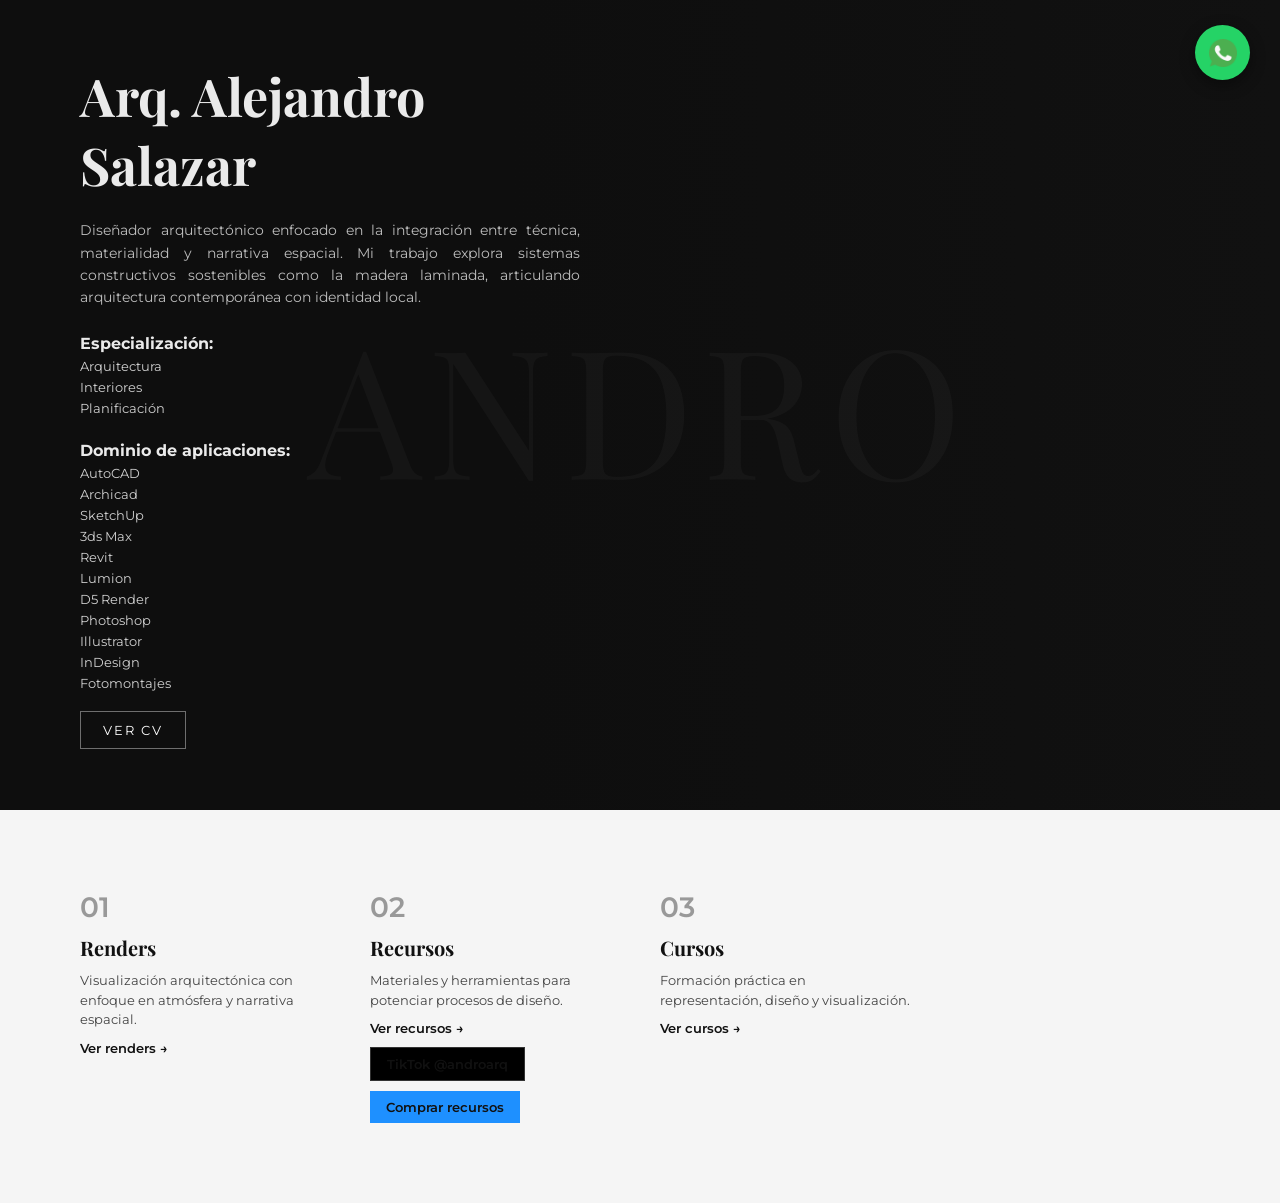
==== index.html @ 66d01491 "Update index.html 16-04 1.0" ====
<!DOCTYPE html>
<html lang="es">
<head>
    <meta charset="UTF-8">
    <title>ANDROARQ | Arquitectura</title>
    <link rel="stylesheet" href="styles.css">

    <style>
    .btn-cv{
        display:inline-block;
        margin-top:20px;
        padding:10px 22px;
        color:#fff;
        text-decoration:none;
        font-size:13px;
        letter-spacing:2px;
        border:1px solid rgba(255,255,255,0.4);
        transition:0.3s;
    }

    .btn-cv:hover{
        background:#fff;
        color:#000;
        border-color:#fff;
    }

    /* BOTONES EXTRA */
    .btn-black{
        display:inline-block;
        margin-top:10px;
        padding:8px 16px;
        background:#000;
        color:#fff;
        text-decoration:none;
        font-size:12px;
        border:1px solid rgba(255,255,255,0.2);
    }

    .btn-blue{
        display:inline-block;
        margin-top:10px;
        padding:8px 16px;
        background:#1e90ff;
        color:#fff;
        text-decoration:none;
        font-size:12px;
    }
    </style>

</head>

<body>

<!-- BOTÓN WHATSAPP -->
<a href="https://wa.me/593984527298" class="whatsapp-btn" target="_blank">
    <img src="img/whatsapp.png" alt="WhatsApp">
</a>

<!-- HERO -->
<section class="hero">
    <div class="hero-content">
        <h1>Arq. Alejandro Salazar</h1>

        <p>
            Diseñador arquitectónico enfocado en la integración entre técnica,
            materialidad y narrativa espacial. Mi trabajo explora sistemas
            constructivos sostenibles como la madera laminada, articulando
            arquitectura contemporánea con identidad local.
        </p>

        <div class="specialties">
            <strong>Especialización:</strong>
            <span>Arquitectura</span>
            <span>Interiores</span>
            <span>Planificación</span>
        </div>

        <div class="software">
            <strong>Dominio de aplicaciones:</strong>
            <span>AutoCAD</span>
            <span>Archicad</span>
            <span>SketchUp</span>
            <span>3ds Max</span>
            <span>Revit</span>
            <span>Lumion</span>
            <span>D5 Render</span>
            <span>Photoshop</span>
            <span>Illustrator</span>
            <span>InDesign</span>
            <span>Fotomontajes</span>
        </div>

        <!-- BOTÓN CV -->
        <a href="cv.html" class="btn-cv">VER CV</a>

    </div>
</section>

<!-- SECCIÓN -->
<section class="section">
    <div class="grid">

        <div class="block">
            <div class="number">01</div>
            <h3>Renders</h3>
            <p>Visualización arquitectónica con enfoque en atmósfera y narrativa espacial.</p>
            <a href="renders.html">Ver renders →</a>
        </div>

        <div class="block">
            <div class="number">02</div>
            <h3>Recursos</h3>
            <p>Materiales y herramientas para potenciar procesos de diseño.</p>
            <a href="recursos.html">Ver recursos →</a>

            <!-- BOTONES -->
            <a class="btn-black" href="https://www.tiktok.com/@androarq?is_from_webapp=1&sender_device=pc" target="_blank">
                TikTok @androarq
            </a>

            <a class="btn-blue" href="https://payhip.com/ANDROARQ" target="_blank">
                Comprar recursos
            </a>
        </div>

        <div class="block">
            <div class="number">03</div>
            <h3>Cursos</h3>
            <p>Formación práctica en representación, diseño y visualización.</p>
            <a href="cursos.html">Ver cursos →</a>
        </div>

    </div>
</section>

</body>
</html>
---- styles.css ----
/* FUENTES */
@import url('https://fonts.googleapis.com/css2?family=Playfair+Display:wght@500;700&family=Montserrat:wght@300;400;600&display=swap');

/* RESET */
* {
    margin: 0;
    padding: 0;
    box-sizing: border-box;
}

/* BODY */
body {
    font-family: 'Montserrat', sans-serif;
    background-color: #0e0e0e;
    color: #eaeaea;
}

/* HERO */
.hero {
    position: relative;
    height: 90vh;
    background: linear-gradient(to right, #0e0e0e 40%, #111111);
    display: flex;
    align-items: center;
    padding: 80px;
}

/* TEXTO FONDO */
.hero::before {
    content: "ANDRO";
    position: absolute;
    top: 50%;
    left: 50%;
    transform: translate(-50%, -50%);
    font-size: 180px;
    font-family: 'Playfair Display', serif;
    color: rgba(255,255,255,0.03);
    letter-spacing: 10px;
    z-index: 0;
}

/* CONTENIDO */
.hero-content {
    max-width: 500px;
    z-index: 2;
}

/* TITULO */
.hero h1 {
    font-family: 'Playfair Display', serif;
    font-size: 52px;
    margin-bottom: 20px;
}

/* TEXTO */
.hero p {
    font-size: 14px;
    line-height: 1.6;
    color: #bdbdbd;
    text-align: justify;
}

/* ESPECIALIZACIÓN */
.specialties {
    margin-top: 25px;
}

.specialties span {
    display: block;
    font-size: 13px;
    margin-top: 5px;
    color: #d1d1d1;
}

/* SOFTWARE */
.software {
    margin-top: 25px;
}

.software span {
    display: block;
    font-size: 13px;
    margin-top: 5px;
    color: #d1d1d1;
}

/* SECCIÓN */
.section {
    background: #f5f5f5;
    color: #111;
    padding: 80px;
}

/* GRID */
.grid {
    display: grid;
    grid-template-columns: repeat(4, 1fr);
    gap: 40px;
}

/* BLOQUES */
.block h3 {
    font-family: 'Playfair Display', serif;
    font-size: 20px;
    margin-bottom: 10px;
}

.number {
    font-size: 28px;
    font-weight: 600;
    color: #999;
    margin-bottom: 10px;
}

.block p {
    font-size: 13px;
    line-height: 1.5;
    color: #444;
}

.block a {
    display: inline-block;
    margin-top: 10px;
    text-decoration: none;
    font-size: 13px;
    color: #111;
    font-weight: 600;
}

/* BOTONES */
.btn {
    display: block;
    margin-top: 10px;
    padding: 10px;
    text-align: center;
    border-radius: 6px;
    font-size: 13px;
    text-decoration: none;
}

.btn-black {
    background: #000;
    color: #fff;
}

.btn-blue {
    background: #3b6edc;
    color: #fff;
}

/* WHATSAPP */
.whatsapp-btn {
    position: fixed;
    top: 25px;
    right: 30px;
    z-index: 999;
    width: 55px;
    height: 55px;
    background: #25D366;
    border-radius: 50%;
    display: flex;
    align-items: center;
    justify-content: center;
    box-shadow: 0 5px 15px rgba(0,0,0,0.4);
    transition: 0.3s;
}

.whatsapp-btn img {
    width: 28px;
}

.whatsapp-btn:hover {
    transform: scale(1.1);
}
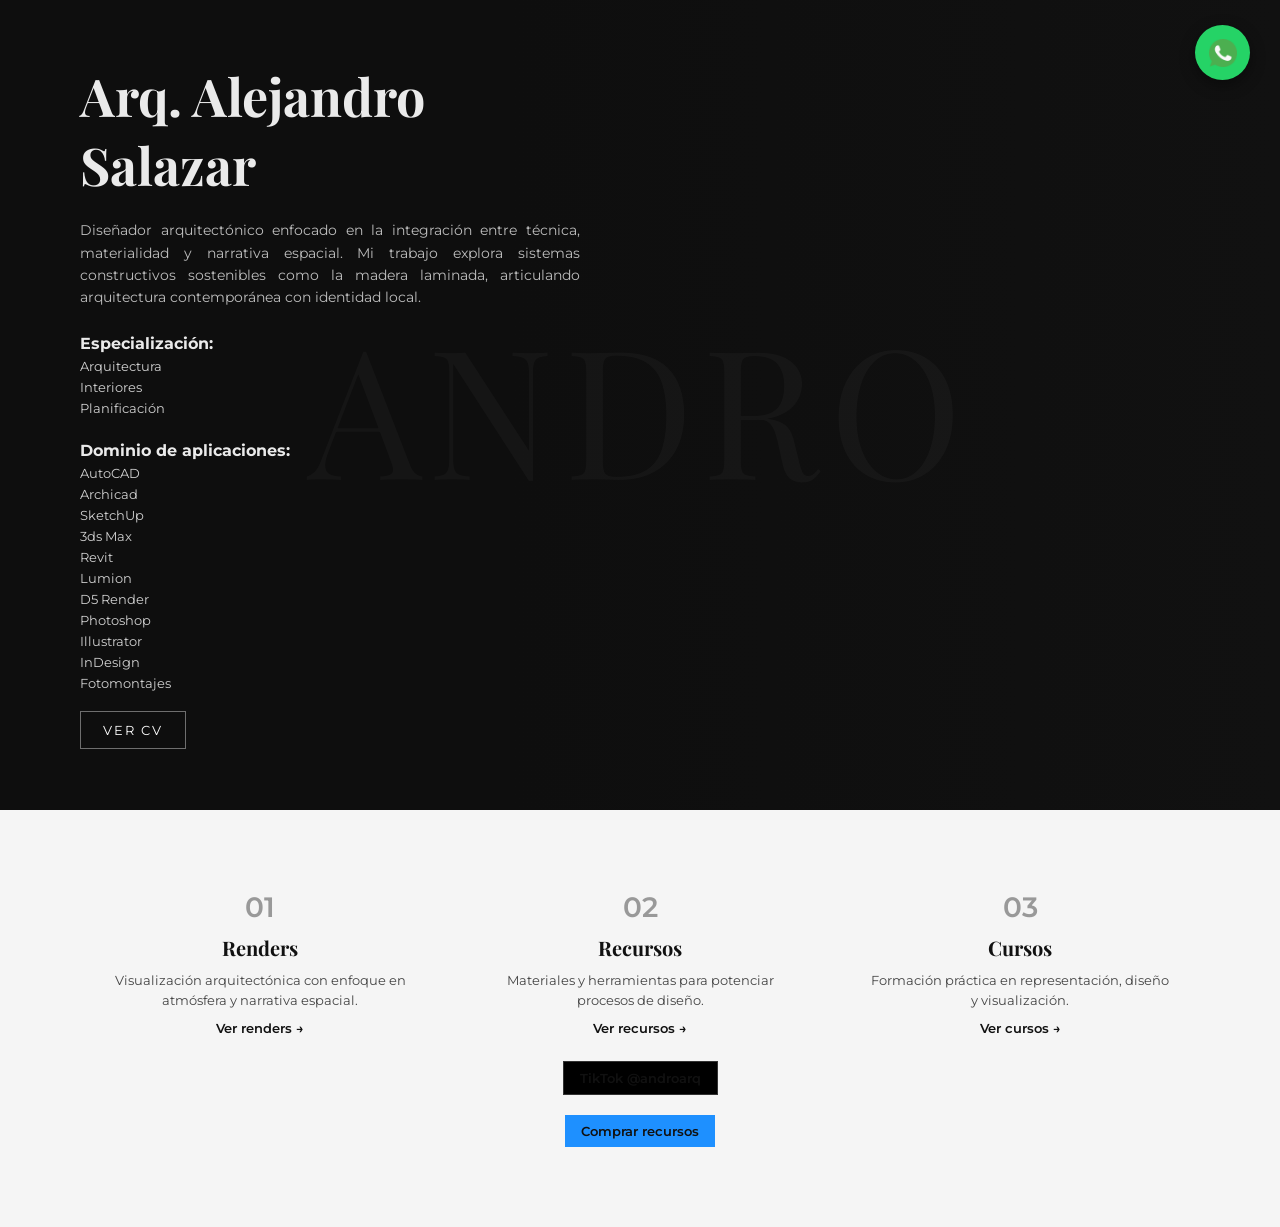
==== commit 4641393c: "Update index.html 2.0" ====
--- a/index.html
+++ b/index.html
@@ -24,10 +24,8 @@
         border-color:#fff;
     }
 
-    /* BOTONES EXTRA */
+    /* BOTONES */
     .btn-black{
-        display:inline-block;
-        margin-top:10px;
         padding:8px 16px;
         background:#000;
         color:#fff;
@@ -37,13 +35,34 @@
     }
 
     .btn-blue{
-        display:inline-block;
-        margin-top:10px;
         padding:8px 16px;
         background:#1e90ff;
         color:#fff;
         text-decoration:none;
         font-size:12px;
+    }
+
+    .buttons-recursos{
+        margin-top:15px;
+        display:flex;
+        flex-direction:column;
+        gap:10px;
+        align-items:center;
+    }
+
+    /* GRID CENTRADO */
+    .grid{
+        display:flex;
+        justify-content:center;
+        gap:80px;
+        text-align:center;
+    }
+
+    .block{
+        max-width:300px;
+        display:flex;
+        flex-direction:column;
+        align-items:center;
     }
     </style>
 
@@ -90,9 +109,7 @@
             <span>Fotomontajes</span>
         </div>
 
-        <!-- BOTÓN CV -->
         <a href="cv.html" class="btn-cv">VER CV</a>
-
     </div>
 </section>
 
@@ -113,14 +130,15 @@
             <p>Materiales y herramientas para potenciar procesos de diseño.</p>
             <a href="recursos.html">Ver recursos →</a>
 
-            <!-- BOTONES -->
-            <a class="btn-black" href="https://www.tiktok.com/@androarq?is_from_webapp=1&sender_device=pc" target="_blank">
-                TikTok @androarq
-            </a>
+            <div class="buttons-recursos">
+                <a class="btn-black" href="https://www.tiktok.com/@androarq?is_from_webapp=1&sender_device=pc" target="_blank">
+                    TikTok @androarq
+                </a>
 
-            <a class="btn-blue" href="https://payhip.com/ANDROARQ" target="_blank">
-                Comprar recursos
-            </a>
+                <a class="btn-blue" href="https://payhip.com/ANDROARQ" target="_blank">
+                    Comprar recursos
+                </a>
+            </div>
         </div>
 
         <div class="block">
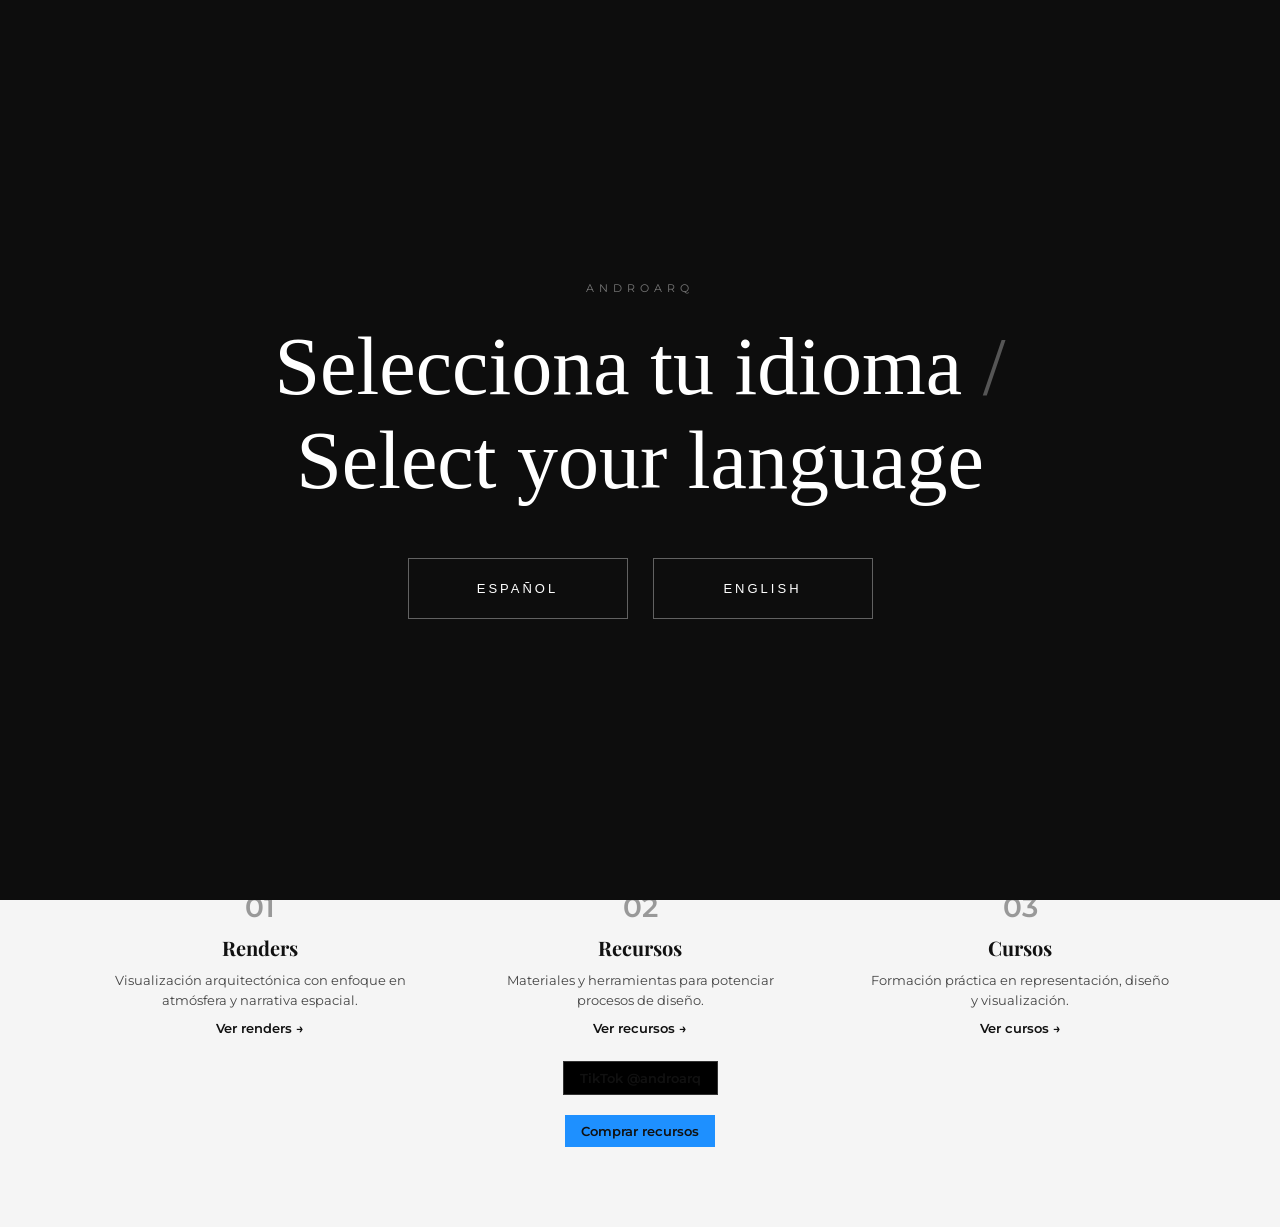
==== commit 8424b95f: "Update index.html" ====
--- a/index.html
+++ b/index.html
@@ -1,155 +1,984 @@
 <!DOCTYPE html>
 <html lang="es">
+
 <head>
+
     <meta charset="UTF-8">
+    <meta name="viewport" content="width=device-width, initial-scale=1.0">
+
     <title>ANDROARQ | Arquitectura</title>
+
     <link rel="stylesheet" href="styles.css">
 
     <style>
+
+    /* =====================================================
+       SELECTOR DE IDIOMA
+    ===================================================== */
+
+    .language-screen{
+
+        position:fixed;
+
+        inset:0;
+
+        background:#0d0d0d;
+
+        color:#fff;
+
+        display:flex;
+
+        align-items:center;
+
+        justify-content:center;
+
+        z-index:99999;
+
+        transition:opacity .6s ease,
+                   visibility .6s ease;
+
+    }
+
+    .language-screen.hidden{
+
+        opacity:0;
+
+        visibility:hidden;
+
+        pointer-events:none;
+
+    }
+
+    .language-content{
+
+        width:min(900px,90%);
+
+        text-align:center;
+
+    }
+
+    .language-small{
+
+        font-size:11px;
+
+        letter-spacing:5px;
+
+        color:#777;
+
+        margin-bottom:25px;
+
+    }
+
+    .language-title{
+
+        font-family:Georgia,serif;
+
+        font-size:clamp(42px,7vw,82px);
+
+        font-weight:400;
+
+        margin-bottom:50px;
+
+    }
+
+    .language-title span{
+
+        color:#555;
+
+    }
+
+    .language-options{
+
+        display:flex;
+
+        justify-content:center;
+
+        gap:25px;
+
+        flex-wrap:wrap;
+
+    }
+
+    .language-button{
+
+        width:220px;
+
+        padding:22px 30px;
+
+        background:transparent;
+
+        border:1px solid rgba(255,255,255,.35);
+
+        color:#fff;
+
+        cursor:pointer;
+
+        font-size:13px;
+
+        letter-spacing:3px;
+
+        transition:.35s;
+
+    }
+
+    .language-button:hover{
+
+        background:#fff;
+
+        color:#000;
+
+        border-color:#fff;
+
+        transform:translateY(-3px);
+
+    }
+
+
+    /* =====================================================
+       SELECTOR SUPERIOR
+    ===================================================== */
+
+    .language-switcher{
+
+        position:fixed;
+
+        top:28px;
+
+        right:40px;
+
+        z-index:5000;
+
+        display:flex;
+
+        align-items:center;
+
+        gap:8px;
+
+        font-size:10px;
+
+        letter-spacing:2px;
+
+    }
+
+    .language-switcher button{
+
+        background:none;
+
+        border:none;
+
+        color:#888;
+
+        cursor:pointer;
+
+        padding:4px;
+
+        font-size:10px;
+
+        letter-spacing:2px;
+
+        transition:.3s;
+
+    }
+
+    .language-switcher button:hover{
+
+        color:#fff;
+
+    }
+
+    .language-switcher button.active{
+
+        color:#fff;
+
+    }
+
+    .language-divider{
+
+        color:#444;
+
+    }
+
+
+    /* =====================================================
+       BOTÓN CV
+    ===================================================== */
+
     .btn-cv{
+
         display:inline-block;
+
         margin-top:20px;
+
         padding:10px 22px;
+
         color:#fff;
+
         text-decoration:none;
+
         font-size:13px;
+
         letter-spacing:2px;
+
         border:1px solid rgba(255,255,255,0.4);
+
         transition:0.3s;
+
     }
 
     .btn-cv:hover{
+
         background:#fff;
+
         color:#000;
+
         border-color:#fff;
-    }
+
+    }
+
+
+    /* =====================================================
+       BOTONES RECURSOS
+    ===================================================== */
+
+    .btn-black{
+
+        padding:8px 16px;
+
+        background:#000;
+
+        color:#fff;
+
+        text-decoration:none;
+
+        font-size:12px;
+
+        border:1px solid rgba(255,255,255,0.2);
+
+    }
+
+    .btn-blue{
+
+        padding:8px 16px;
+
+        background:#1e90ff;
+
+        color:#fff;
+
+        text-decoration:none;
+
+        font-size:12px;
+
+    }
+
+    .buttons-recursos{
+
+        margin-top:15px;
+
+        display:flex;
+
+        flex-direction:column;
+
+        gap:10px;
+
+        align-items:center;
+
+    }
+
+
+    /* =====================================================
+       GRID
+    ===================================================== */
+
+    .grid{
+
+        display:flex;
+
+        justify-content:center;
+
+        gap:80px;
+
+        text-align:center;
+
+    }
+
+    .block{
+
+        max-width:300px;
+
+        display:flex;
+
+        flex-direction:column;
+
+        align-items:center;
+
+    }
+
+
+    /* =====================================================
+       RESPONSIVE
+    ===================================================== */
+
+    @media(max-width:700px){
+
+        .language-options{
+
+            flex-direction:column;
+
+            align-items:center;
+
+        }
+
+        .language-button{
+
+            width:250px;
+
+        }
+
+        .language-switcher{
+
+            top:20px;
+
+            right:20px;
+
+        }
+
+        .grid{
+
+            flex-direction:column;
+
+            gap:50px;
+
+        }
+
+    }
+
+    </style>
+
+</head>
+
+
+<body>
+
+
+<!-- =====================================================
+     PANTALLA DE IDIOMA
+===================================================== -->
+
+<div class="language-screen" id="languageScreen">
+
+    <div class="language-content">
+
+        <div class="language-small">
+            ANDROARQ
+        </div>
+
+        <h1 class="language-title">
+            Selecciona tu idioma
+            <span>/</span>
+            Select your language
+        </h1>
+
+        <div class="language-options">
+
+            <button
+                class="language-button"
+                onclick="selectLanguage('es')">
+
+                ESPAÑOL
+
+            </button>
+
+            <button
+                class="language-button"
+                onclick="selectLanguage('en')">
+
+                ENGLISH
+
+            </button>
+
+        </div>
+
+    </div>
+
+</div>
+
+
+
+<!-- =====================================================
+     SELECTOR DE IDIOMA
+===================================================== -->
+
+<div class="language-switcher">
+
+    <button
+        id="langES"
+        onclick="changeLanguage('es')">
+
+        ES
+
+    </button>
+
+    <span class="language-divider">/</span>
+
+    <button
+        id="langEN"
+        onclick="changeLanguage('en')">
+
+        EN
+
+    </button>
+
+</div>
+
+
+
+<!-- =====================================================
+     BOTÓN WHATSAPP
+===================================================== -->
+
+<a
+    href="https://wa.me/593984527298"
+    class="whatsapp-btn"
+    target="_blank"
+    aria-label="WhatsApp">
+
+    <img
+        src="img/whatsapp.png"
+        alt="WhatsApp">
+
+</a>
+
+
+
+<!-- =====================================================
+     HERO
+===================================================== -->
+
+<section class="hero">
+
+    <div class="hero-content">
+
+
+        <h1 id="name">
+            Arq. Alejandro Salazar
+        </h1>
+
+
+        <p id="description">
+
+            Diseñador arquitectónico enfocado en la integración
+            entre técnica, materialidad y narrativa espacial.
+            Mi trabajo explora sistemas constructivos sostenibles
+            como la madera laminada, articulando arquitectura
+            contemporánea con identidad local.
+
+        </p>
+
+
+
+        <!-- ESPECIALIZACIÓN -->
+
+        <div class="specialties">
+
+            <strong id="specialtyTitle">
+                Especialización:
+            </strong>
+
+            <span id="specialty1">
+                Arquitectura
+            </span>
+
+            <span id="specialty2">
+                Interiores
+            </span>
+
+            <span id="specialty3">
+                Planificación
+            </span>
+
+        </div>
+
+
+
+        <!-- SOFTWARE -->
+
+        <div class="software">
+
+            <strong id="softwareTitle">
+                Dominio de aplicaciones:
+            </strong>
+
+            <span>AutoCAD</span>
+
+            <span>Archicad</span>
+
+            <span>SketchUp</span>
+
+            <span>3ds Max</span>
+
+            <span>Revit</span>
+
+            <span>Lumion</span>
+
+            <span>D5 Render</span>
+
+            <span>Photoshop</span>
+
+            <span>Illustrator</span>
+
+            <span>InDesign</span>
+
+            <span>Fotomontajes</span>
+
+        </div>
+
+
+
+        <!-- CV -->
+
+        <a
+            href="cv.html"
+            class="btn-cv"
+            id="cvButton">
+
+            VER CV
+
+        </a>
+
+
+    </div>
+
+</section>
+
+
+
+<!-- =====================================================
+     SECCIÓN PRINCIPAL
+===================================================== -->
+
+<section class="section">
+
+    <div class="grid">
+
+
+        <!-- =================================================
+             01 RENDERS
+        ================================================== -->
+
+        <div class="block">
+
+            <div class="number">
+                01
+            </div>
+
+            <h3 id="rendersTitle">
+                Renders
+            </h3>
+
+            <p id="rendersText">
+
+                Visualización arquitectónica con enfoque
+                en atmósfera y narrativa espacial.
+
+            </p>
+
+            <a
+                href="renders.html"
+                id="rendersLink">
+
+                Ver renders →
+
+            </a>
+
+        </div>
+
+
+
+        <!-- =================================================
+             02 RECURSOS
+        ================================================== -->
+
+        <div class="block">
+
+            <div class="number">
+                02
+            </div>
+
+            <h3 id="resourcesTitle">
+                Recursos
+            </h3>
+
+            <p id="resourcesText">
+
+                Materiales y herramientas para potenciar
+                procesos de diseño.
+
+            </p>
+
+            <a
+                href="recursos.html"
+                id="resourcesLink">
+
+                Ver recursos →
+
+            </a>
+
+
+            <div class="buttons-recursos">
+
+                <a
+                    class="btn-black"
+                    href="https://www.tiktok.com/@androarq?is_from_webapp=1&sender_device=pc"
+                    target="_blank"
+                    id="tiktokButton">
+
+                    TikTok @androarq
+
+                </a>
+
+
+                <a
+                    class="btn-blue"
+                    href="https://payhip.com/ANDROARQ"
+                    target="_blank"
+                    id="buyButton">
+
+                    Comprar recursos
+
+                </a>
+
+            </div>
+
+        </div>
+
+
+
+        <!-- =================================================
+             03 CURSOS
+        ================================================== -->
+
+        <div class="block">
+
+            <div class="number">
+                03
+            </div>
+
+            <h3 id="coursesTitle">
+                Cursos
+            </h3>
+
+            <p id="coursesText">
+
+                Formación práctica en representación,
+                diseño y visualización.
+
+            </p>
+
+            <a
+                href="cursos.html"
+                id="coursesLink">
+
+                Ver cursos →
+
+            </a>
+
+        </div>
+
+
+    </div>
+
+</section>
+
+
+
+<!-- =====================================================
+     JAVASCRIPT
+===================================================== -->
+
+<script>
+
+
+/* =====================================================
+   TEXTOS
+===================================================== */
+
+const translations = {
+
+    es: {
+
+        name:
+        "Arq. Alejandro Salazar",
+
+        description:
+        "Diseñador arquitectónico enfocado en la integración entre técnica, materialidad y narrativa espacial. Mi trabajo explora sistemas constructivos sostenibles como la madera laminada, articulando arquitectura contemporánea con identidad local.",
+
+        specialtyTitle:
+        "Especialización:",
+
+        specialty1:
+        "Arquitectura",
+
+        specialty2:
+        "Interiores",
+
+        specialty3:
+        "Planificación",
+
+        softwareTitle:
+        "Dominio de aplicaciones:",
+
+        cvButton:
+        "VER CV",
+
+        rendersTitle:
+        "Renders",
+
+        rendersText:
+        "Visualización arquitectónica con enfoque en atmósfera y narrativa espacial.",
+
+        rendersLink:
+        "Ver renders →",
+
+        resourcesTitle:
+        "Recursos",
+
+        resourcesText:
+        "Materiales y herramientas para potenciar procesos de diseño.",
+
+        resourcesLink:
+        "Ver recursos →",
+
+        tiktokButton:
+        "TikTok @androarq",
+
+        buyButton:
+        "Comprar recursos",
+
+        coursesTitle:
+        "Cursos",
+
+        coursesText:
+        "Formación práctica en representación, diseño y visualización.",
+
+        coursesLink:
+        "Ver cursos →"
+
+    },
+
+
+    en: {
+
+        name:
+        "Arch. Alejandro Salazar",
+
+        description:
+        "Architectural designer focused on the integration of technique, materiality and spatial narrative. My work explores sustainable construction systems such as laminated timber, combining contemporary architecture with local identity.",
+
+        specialtyTitle:
+        "Specialization:",
+
+        specialty1:
+        "Architecture",
+
+        specialty2:
+        "Interiors",
+
+        specialty3:
+        "Planning",
+
+        softwareTitle:
+        "Software proficiency:",
+
+        cvButton:
+        "VIEW CV",
+
+        rendersTitle:
+        "Renders",
+
+        rendersText:
+        "Architectural visualization focused on atmosphere and spatial narrative.",
+
+        rendersLink:
+        "View renders →",
+
+        resourcesTitle:
+        "Resources",
+
+        resourcesText:
+        "Materials and tools to enhance the design process.",
+
+        resourcesLink:
+        "View resources →",
+
+        tiktokButton:
+        "TikTok @androarq",
+
+        buyButton:
+        "Buy resources",
+
+        coursesTitle:
+        "Courses",
+
+        coursesText:
+        "Practical training in representation, design and visualization.",
+
+        coursesLink:
+        "View courses →"
+
+    }
+
+};
+
+
+
+/* =====================================================
+   APLICAR IDIOMA
+===================================================== */
+
+function applyLanguage(language){
+
+    const t = translations[language];
+
+    document.documentElement.lang = language;
+
+
+    document.getElementById("name").innerText =
+        t.name;
+
+    document.getElementById("description").innerText =
+        t.description;
+
+    document.getElementById("specialtyTitle").innerText =
+        t.specialtyTitle;
+
+    document.getElementById("specialty1").innerText =
+        t.specialty1;
+
+    document.getElementById("specialty2").innerText =
+        t.specialty2;
+
+    document.getElementById("specialty3").innerText =
+        t.specialty3;
+
+    document.getElementById("softwareTitle").innerText =
+        t.softwareTitle;
+
+    document.getElementById("cvButton").innerText =
+        t.cvButton;
+
+    document.getElementById("rendersTitle").innerText =
+        t.rendersTitle;
+
+    document.getElementById("rendersText").innerText =
+        t.rendersText;
+
+    document.getElementById("rendersLink").innerText =
+        t.rendersLink;
+
+    document.getElementById("resourcesTitle").innerText =
+        t.resourcesTitle;
+
+    document.getElementById("resourcesText").innerText =
+        t.resourcesText;
+
+    document.getElementById("resourcesLink").innerText =
+        t.resourcesLink;
+
+    document.getElementById("tiktokButton").innerText =
+        t.tiktokButton;
+
+    document.getElementById("buyButton").innerText =
+        t.buyButton;
+
+    document.getElementById("coursesTitle").innerText =
+        t.coursesTitle;
+
+    document.getElementById("coursesText").innerText =
+        t.coursesText;
+
+    document.getElementById("coursesLink").innerText =
+        t.coursesLink;
+
 
     /* BOTONES */
-    .btn-black{
-        padding:8px 16px;
-        background:#000;
-        color:#fff;
-        text-decoration:none;
-        font-size:12px;
-        border:1px solid rgba(255,255,255,0.2);
-    }
-
-    .btn-blue{
-        padding:8px 16px;
-        background:#1e90ff;
-        color:#fff;
-        text-decoration:none;
-        font-size:12px;
-    }
-
-    .buttons-recursos{
-        margin-top:15px;
-        display:flex;
-        flex-direction:column;
-        gap:10px;
-        align-items:center;
-    }
-
-    /* GRID CENTRADO */
-    .grid{
-        display:flex;
-        justify-content:center;
-        gap:80px;
-        text-align:center;
-    }
-
-    .block{
-        max-width:300px;
-        display:flex;
-        flex-direction:column;
-        align-items:center;
-    }
-    </style>
-
-</head>
-
-<body>
-
-<!-- BOTÓN WHATSAPP -->
-<a href="https://wa.me/593984527298" class="whatsapp-btn" target="_blank">
-    <img src="img/whatsapp.png" alt="WhatsApp">
-</a>
-
-<!-- HERO -->
-<section class="hero">
-    <div class="hero-content">
-        <h1>Arq. Alejandro Salazar</h1>
-
-        <p>
-            Diseñador arquitectónico enfocado en la integración entre técnica,
-            materialidad y narrativa espacial. Mi trabajo explora sistemas
-            constructivos sostenibles como la madera laminada, articulando
-            arquitectura contemporánea con identidad local.
-        </p>
-
-        <div class="specialties">
-            <strong>Especialización:</strong>
-            <span>Arquitectura</span>
-            <span>Interiores</span>
-            <span>Planificación</span>
-        </div>
-
-        <div class="software">
-            <strong>Dominio de aplicaciones:</strong>
-            <span>AutoCAD</span>
-            <span>Archicad</span>
-            <span>SketchUp</span>
-            <span>3ds Max</span>
-            <span>Revit</span>
-            <span>Lumion</span>
-            <span>D5 Render</span>
-            <span>Photoshop</span>
-            <span>Illustrator</span>
-            <span>InDesign</span>
-            <span>Fotomontajes</span>
-        </div>
-
-        <a href="cv.html" class="btn-cv">VER CV</a>
-    </div>
-</section>
-
-<!-- SECCIÓN -->
-<section class="section">
-    <div class="grid">
-
-        <div class="block">
-            <div class="number">01</div>
-            <h3>Renders</h3>
-            <p>Visualización arquitectónica con enfoque en atmósfera y narrativa espacial.</p>
-            <a href="renders.html">Ver renders →</a>
-        </div>
-
-        <div class="block">
-            <div class="number">02</div>
-            <h3>Recursos</h3>
-            <p>Materiales y herramientas para potenciar procesos de diseño.</p>
-            <a href="recursos.html">Ver recursos →</a>
-
-            <div class="buttons-recursos">
-                <a class="btn-black" href="https://www.tiktok.com/@androarq?is_from_webapp=1&sender_device=pc" target="_blank">
-                    TikTok @androarq
-                </a>
-
-                <a class="btn-blue" href="https://payhip.com/ANDROARQ" target="_blank">
-                    Comprar recursos
-                </a>
-            </div>
-        </div>
-
-        <div class="block">
-            <div class="number">03</div>
-            <h3>Cursos</h3>
-            <p>Formación práctica en representación, diseño y visualización.</p>
-            <a href="cursos.html">Ver cursos →</a>
-        </div>
-
-    </div>
-</section>
+
+    document.getElementById("langES")
+        .classList.toggle("active", language === "es");
+
+    document.getElementById("langEN")
+        .classList.toggle("active", language === "en");
+
+
+    /* GUARDAR */
+
+    localStorage.setItem(
+        "androarq-language",
+        language
+    );
+
+}
+
+
+
+/* =====================================================
+   PRIMERA SELECCIÓN
+===================================================== */
+
+function selectLanguage(language){
+
+    localStorage.setItem(
+        "androarq-language",
+        language
+    );
+
+    applyLanguage(language);
+
+    document
+        .getElementById("languageScreen")
+        .classList.add("hidden");
+
+}
+
+
+
+/* =====================================================
+   CAMBIAR IDIOMA
+===================================================== */
+
+function changeLanguage(language){
+
+    applyLanguage(language);
+
+}
+
+
+
+/* =====================================================
+   INICIALIZACIÓN
+===================================================== */
+
+const savedLanguage =
+    localStorage.getItem("androarq-language");
+
+
+if(savedLanguage){
+
+    applyLanguage(savedLanguage);
+
+    document
+        .getElementById("languageScreen")
+        .classList.add("hidden");
+
+}else{
+
+    applyLanguage("es");
+
+}
+
+
+</script>
+
 
 </body>
+
 </html>
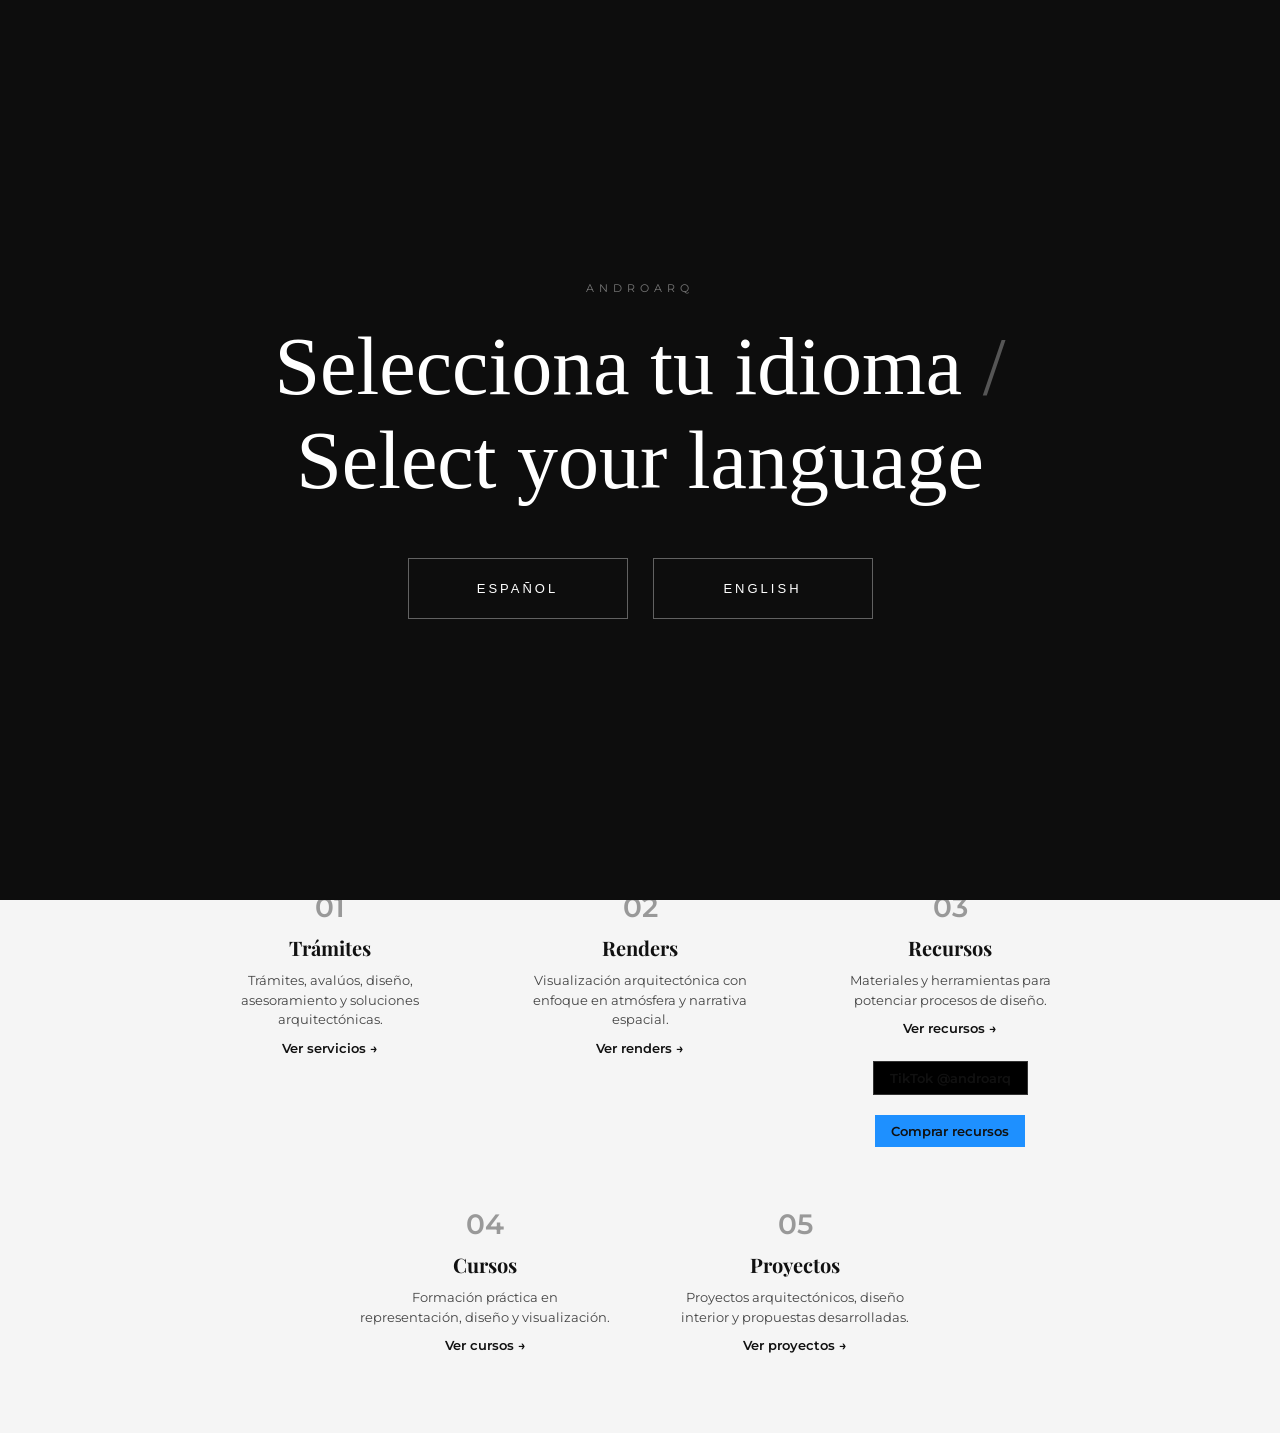
==== commit 18552923: "Update index.html" ====
--- a/index.html
+++ b/index.html
@@ -4,353 +4,379 @@
 <head>
 
     <meta charset="UTF-8">
+
     <meta name="viewport" content="width=device-width, initial-scale=1.0">
 
     <title>ANDROARQ | Arquitectura</title>
 
     <link rel="stylesheet" href="styles.css">
 
+
     <style>
 
-    /* =====================================================
-       SELECTOR DE IDIOMA
-    ===================================================== */
-
-    .language-screen{
-
-        position:fixed;
-
-        inset:0;
-
-        background:#0d0d0d;
-
-        color:#fff;
-
-        display:flex;
-
-        align-items:center;
-
-        justify-content:center;
-
-        z-index:99999;
-
-        transition:opacity .6s ease,
-                   visibility .6s ease;
-
-    }
-
-    .language-screen.hidden{
-
-        opacity:0;
-
-        visibility:hidden;
-
-        pointer-events:none;
-
-    }
-
-    .language-content{
-
-        width:min(900px,90%);
-
-        text-align:center;
-
-    }
-
-    .language-small{
-
-        font-size:11px;
-
-        letter-spacing:5px;
-
-        color:#777;
-
-        margin-bottom:25px;
-
-    }
-
-    .language-title{
-
-        font-family:Georgia,serif;
-
-        font-size:clamp(42px,7vw,82px);
-
-        font-weight:400;
-
-        margin-bottom:50px;
-
-    }
-
-    .language-title span{
-
-        color:#555;
-
-    }
-
-    .language-options{
-
-        display:flex;
-
-        justify-content:center;
-
-        gap:25px;
-
-        flex-wrap:wrap;
-
-    }
-
-    .language-button{
-
-        width:220px;
-
-        padding:22px 30px;
-
-        background:transparent;
-
-        border:1px solid rgba(255,255,255,.35);
-
-        color:#fff;
-
-        cursor:pointer;
-
-        font-size:13px;
-
-        letter-spacing:3px;
-
-        transition:.35s;
-
-    }
-
-    .language-button:hover{
-
-        background:#fff;
-
-        color:#000;
-
-        border-color:#fff;
-
-        transform:translateY(-3px);
-
-    }
-
-
-    /* =====================================================
-       SELECTOR SUPERIOR
-    ===================================================== */
-
-    .language-switcher{
-
-        position:fixed;
-
-        top:28px;
-
-        right:40px;
-
-        z-index:5000;
-
-        display:flex;
-
-        align-items:center;
-
-        gap:8px;
-
-        font-size:10px;
-
-        letter-spacing:2px;
-
-    }
-
-    .language-switcher button{
-
-        background:none;
-
-        border:none;
-
-        color:#888;
-
-        cursor:pointer;
-
-        padding:4px;
-
-        font-size:10px;
-
-        letter-spacing:2px;
-
-        transition:.3s;
-
-    }
-
-    .language-switcher button:hover{
-
-        color:#fff;
-
-    }
-
-    .language-switcher button.active{
-
-        color:#fff;
-
-    }
-
-    .language-divider{
-
-        color:#444;
-
-    }
-
-
-    /* =====================================================
-       BOTÓN CV
-    ===================================================== */
-
-    .btn-cv{
-
-        display:inline-block;
-
-        margin-top:20px;
-
-        padding:10px 22px;
-
-        color:#fff;
-
-        text-decoration:none;
-
-        font-size:13px;
-
-        letter-spacing:2px;
-
-        border:1px solid rgba(255,255,255,0.4);
-
-        transition:0.3s;
-
-    }
-
-    .btn-cv:hover{
-
-        background:#fff;
-
-        color:#000;
-
-        border-color:#fff;
-
-    }
-
-
-    /* =====================================================
-       BOTONES RECURSOS
-    ===================================================== */
-
-    .btn-black{
-
-        padding:8px 16px;
-
-        background:#000;
-
-        color:#fff;
-
-        text-decoration:none;
-
-        font-size:12px;
-
-        border:1px solid rgba(255,255,255,0.2);
-
-    }
-
-    .btn-blue{
-
-        padding:8px 16px;
-
-        background:#1e90ff;
-
-        color:#fff;
-
-        text-decoration:none;
-
-        font-size:12px;
-
-    }
-
-    .buttons-recursos{
-
-        margin-top:15px;
-
-        display:flex;
-
-        flex-direction:column;
-
-        gap:10px;
-
-        align-items:center;
-
-    }
-
-
-    /* =====================================================
-       GRID
-    ===================================================== */
-
-    .grid{
-
-        display:flex;
-
-        justify-content:center;
-
-        gap:80px;
-
-        text-align:center;
-
-    }
-
-    .block{
-
-        max-width:300px;
-
-        display:flex;
-
-        flex-direction:column;
-
-        align-items:center;
-
-    }
-
-
-    /* =====================================================
-       RESPONSIVE
-    ===================================================== */
-
-    @media(max-width:700px){
+        /* =====================================================
+           SELECTOR DE IDIOMA
+        ===================================================== */
+
+        .language-screen{
+
+            position:fixed;
+
+            inset:0;
+
+            background:#0d0d0d;
+
+            color:#fff;
+
+            display:flex;
+
+            align-items:center;
+
+            justify-content:center;
+
+            z-index:99999;
+
+            transition:
+                opacity .6s ease,
+                visibility .6s ease;
+
+        }
+
+
+        .language-screen.hidden{
+
+            opacity:0;
+
+            visibility:hidden;
+
+            pointer-events:none;
+
+        }
+
+
+        .language-content{
+
+            width:min(900px,90%);
+
+            text-align:center;
+
+        }
+
+
+        .language-small{
+
+            font-size:11px;
+
+            letter-spacing:5px;
+
+            color:#777;
+
+            margin-bottom:25px;
+
+        }
+
+
+        .language-title{
+
+            font-family:Georgia,serif;
+
+            font-size:clamp(42px,7vw,82px);
+
+            font-weight:400;
+
+            margin-bottom:50px;
+
+        }
+
+
+        .language-title span{
+
+            color:#555;
+
+        }
+
 
         .language-options{
 
+            display:flex;
+
+            justify-content:center;
+
+            gap:25px;
+
+            flex-wrap:wrap;
+
+        }
+
+
+        .language-button{
+
+            width:220px;
+
+            padding:22px 30px;
+
+            background:transparent;
+
+            border:1px solid rgba(255,255,255,.35);
+
+            color:#fff;
+
+            cursor:pointer;
+
+            font-size:13px;
+
+            letter-spacing:3px;
+
+            transition:.35s;
+
+        }
+
+
+        .language-button:hover{
+
+            background:#fff;
+
+            color:#000;
+
+            border-color:#fff;
+
+            transform:translateY(-3px);
+
+        }
+
+
+        /* =====================================================
+           SELECTOR SUPERIOR
+        ===================================================== */
+
+        .language-switcher{
+
+            position:fixed;
+
+            top:28px;
+
+            right:40px;
+
+            z-index:5000;
+
+            display:flex;
+
+            align-items:center;
+
+            gap:8px;
+
+            font-size:10px;
+
+            letter-spacing:2px;
+
+        }
+
+
+        .language-switcher button{
+
+            background:none;
+
+            border:none;
+
+            color:#888;
+
+            cursor:pointer;
+
+            padding:4px;
+
+            font-size:10px;
+
+            letter-spacing:2px;
+
+            transition:.3s;
+
+        }
+
+
+        .language-switcher button:hover{
+
+            color:#fff;
+
+        }
+
+
+        .language-switcher button.active{
+
+            color:#fff;
+
+        }
+
+
+        .language-divider{
+
+            color:#444;
+
+        }
+
+
+        /* =====================================================
+           BOTÓN CV
+        ===================================================== */
+
+        .btn-cv{
+
+            display:inline-block;
+
+            margin-top:20px;
+
+            padding:10px 22px;
+
+            color:#fff;
+
+            text-decoration:none;
+
+            font-size:13px;
+
+            letter-spacing:2px;
+
+            border:1px solid rgba(255,255,255,0.4);
+
+            transition:0.3s;
+
+        }
+
+
+        .btn-cv:hover{
+
+            background:#fff;
+
+            color:#000;
+
+            border-color:#fff;
+
+        }
+
+
+        /* =====================================================
+           BOTONES RECURSOS
+        ===================================================== */
+
+        .btn-black{
+
+            padding:8px 16px;
+
+            background:#000;
+
+            color:#fff;
+
+            text-decoration:none;
+
+            font-size:12px;
+
+            border:1px solid rgba(255,255,255,0.2);
+
+        }
+
+
+        .btn-blue{
+
+            padding:8px 16px;
+
+            background:#1e90ff;
+
+            color:#fff;
+
+            text-decoration:none;
+
+            font-size:12px;
+
+        }
+
+
+        .buttons-recursos{
+
+            margin-top:15px;
+
+            display:flex;
+
             flex-direction:column;
 
+            gap:10px;
+
             align-items:center;
 
         }
 
-        .language-button{
-
-            width:250px;
-
-        }
-
-        .language-switcher{
-
-            top:20px;
-
-            right:20px;
-
-        }
+
+        /* =====================================================
+           GRID
+        ===================================================== */
 
         .grid{
 
+            display:flex;
+
+            justify-content:center;
+
+            gap:60px;
+
+            text-align:center;
+
+            flex-wrap:wrap;
+
+        }
+
+
+        .block{
+
+            max-width:250px;
+
+            display:flex;
+
             flex-direction:column;
 
-            gap:50px;
-
-        }
-
-    }
+            align-items:center;
+
+        }
+
+
+        /* =====================================================
+           RESPONSIVE
+        ===================================================== */
+
+        @media(max-width:700px){
+
+            .language-options{
+
+                flex-direction:column;
+
+                align-items:center;
+
+            }
+
+
+            .language-button{
+
+                width:250px;
+
+            }
+
+
+            .language-switcher{
+
+                top:20px;
+
+                right:20px;
+
+            }
+
+
+            .grid{
+
+                flex-direction:column;
+
+                gap:50px;
+
+                align-items:center;
+
+            }
+
+        }
 
     </style>
 
@@ -364,39 +390,57 @@
      PANTALLA DE IDIOMA
 ===================================================== -->
 
-<div class="language-screen" id="languageScreen">
+<div
+    class="language-screen"
+    id="languageScreen"
+>
 
     <div class="language-content">
 
+
         <div class="language-small">
+
             ANDROARQ
+
         </div>
 
+
         <h1 class="language-title">
+
             Selecciona tu idioma
+
             <span>/</span>
+
             Select your language
+
         </h1>
 
+
         <div class="language-options">
+
 
             <button
                 class="language-button"
-                onclick="selectLanguage('es')">
+                onclick="selectLanguage('es')"
+            >
 
                 ESPAÑOL
 
             </button>
+
 
             <button
                 class="language-button"
-                onclick="selectLanguage('en')">
+                onclick="selectLanguage('en')"
+            >
 
                 ENGLISH
 
             </button>
 
+
         </div>
+
 
     </div>
 
@@ -410,23 +454,31 @@
 
 <div class="language-switcher">
 
+
     <button
         id="langES"
-        onclick="changeLanguage('es')">
+        onclick="changeLanguage('es')"
+    >
 
         ES
 
     </button>
 
-    <span class="language-divider">/</span>
+
+    <span class="language-divider">
+        /
+    </span>
+
 
     <button
         id="langEN"
-        onclick="changeLanguage('en')">
+        onclick="changeLanguage('en')"
+    >
 
         EN
 
     </button>
+
 
 </div>
 
@@ -440,11 +492,13 @@
     href="https://wa.me/593984527298"
     class="whatsapp-btn"
     target="_blank"
-    aria-label="WhatsApp">
+    aria-label="WhatsApp"
+>
 
     <img
         src="img/whatsapp.png"
-        alt="WhatsApp">
+        alt="WhatsApp"
+    >
 
 </a>
 
@@ -456,11 +510,14 @@
 
 <section class="hero">
 
+
     <div class="hero-content">
 
 
         <h1 id="name">
+
             Arq. Alejandro Salazar
+
         </h1>
 
 
@@ -480,22 +537,35 @@
 
         <div class="specialties">
 
+
             <strong id="specialtyTitle">
+
                 Especialización:
+
             </strong>
 
+
             <span id="specialty1">
+
                 Arquitectura
+
             </span>
 
+
             <span id="specialty2">
+
                 Interiores
+
             </span>
 
+
             <span id="specialty3">
+
                 Planificación
+
             </span>
 
+
         </div>
 
 
@@ -504,10 +574,14 @@
 
         <div class="software">
 
+
             <strong id="softwareTitle">
+
                 Dominio de aplicaciones:
+
             </strong>
 
+
             <span>AutoCAD</span>
 
             <span>Archicad</span>
@@ -529,6 +603,7 @@
             <span>InDesign</span>
 
             <span>Fotomontajes</span>
+
 
         </div>
 
@@ -539,7 +614,8 @@
         <a
             href="cv.html"
             class="btn-cv"
-            id="cvButton">
+            id="cvButton"
+        >
 
             VER CV
 
@@ -558,22 +634,75 @@
 
 <section class="section">
 
+
     <div class="grid">
 
 
+
         <!-- =================================================
-             01 RENDERS
+             01 TRÁMITES
         ================================================== -->
 
         <div class="block">
 
+
             <div class="number">
+
                 01
+
             </div>
 
+
+            <h3 id="proceduresTitle">
+
+                Trámites
+
+            </h3>
+
+
+            <p id="proceduresText">
+
+                Trámites, avalúos, diseño,
+                asesoramiento y soluciones
+                arquitectónicas.
+
+            </p>
+
+
+            <a
+                href="tramites.html"
+                id="proceduresLink"
+            >
+
+                Ver servicios →
+
+            </a>
+
+
+        </div>
+
+
+
+        <!-- =================================================
+             02 RENDERS
+        ================================================== -->
+
+        <div class="block">
+
+
+            <div class="number">
+
+                02
+
+            </div>
+
+
             <h3 id="rendersTitle">
+
                 Renders
+
             </h3>
+
 
             <p id="rendersText">
 
@@ -582,31 +711,41 @@
 
             </p>
 
+
             <a
                 href="renders.html"
-                id="rendersLink">
+                id="rendersLink"
+            >
 
                 Ver renders →
 
             </a>
 
+
         </div>
 
 
 
         <!-- =================================================
-             02 RECURSOS
+             03 RECURSOS
         ================================================== -->
 
         <div class="block">
 
+
             <div class="number">
-                02
+
+                03
+
             </div>
 
+
             <h3 id="resourcesTitle">
+
                 Recursos
+
             </h3>
+
 
             <p id="resourcesText">
 
@@ -615,22 +754,27 @@
 
             </p>
 
+
             <a
                 href="recursos.html"
-                id="resourcesLink">
+                id="resourcesLink"
+            >
 
                 Ver recursos →
 
             </a>
 
 
+
             <div class="buttons-recursos">
+
 
                 <a
                     class="btn-black"
                     href="https://www.tiktok.com/@androarq?is_from_webapp=1&sender_device=pc"
                     target="_blank"
-                    id="tiktokButton">
+                    id="tiktokButton"
+                >
 
                     TikTok @androarq
 
@@ -641,31 +785,41 @@
                     class="btn-blue"
                     href="https://payhip.com/ANDROARQ"
                     target="_blank"
-                    id="buyButton">
+                    id="buyButton"
+                >
 
                     Comprar recursos
 
                 </a>
 
+
             </div>
 
+
         </div>
 
 
 
         <!-- =================================================
-             03 CURSOS
+             04 CURSOS
         ================================================== -->
 
         <div class="block">
 
+
             <div class="number">
-                03
+
+                04
+
             </div>
 
+
             <h3 id="coursesTitle">
+
                 Cursos
+
             </h3>
+
 
             <p id="coursesText">
 
@@ -674,18 +828,65 @@
 
             </p>
 
+
             <a
                 href="cursos.html"
-                id="coursesLink">
+                id="coursesLink"
+            >
 
                 Ver cursos →
 
             </a>
 
+
         </div>
 
 
+
+        <!-- =================================================
+             05 PROYECTOS
+        ================================================== -->
+
+        <div class="block">
+
+
+            <div class="number">
+
+                05
+
+            </div>
+
+
+            <h3 id="projectsTitle">
+
+                Proyectos
+
+            </h3>
+
+
+            <p id="projectsText">
+
+                Proyectos arquitectónicos, diseño interior
+                y propuestas desarrolladas.
+
+            </p>
+
+
+            <a
+                href="#"
+                id="projectsLink"
+            >
+
+                Ver proyectos →
+
+            </a>
+
+
+        </div>
+
+
     </div>
+
 
 </section>
 
@@ -704,126 +905,224 @@
 
 const translations = {
 
+
     es: {
+
 
         name:
         "Arq. Alejandro Salazar",
 
+
         description:
         "Diseñador arquitectónico enfocado en la integración entre técnica, materialidad y narrativa espacial. Mi trabajo explora sistemas constructivos sostenibles como la madera laminada, articulando arquitectura contemporánea con identidad local.",
 
+
         specialtyTitle:
         "Especialización:",
 
+
         specialty1:
         "Arquitectura",
 
+
         specialty2:
         "Interiores",
 
+
         specialty3:
         "Planificación",
 
+
         softwareTitle:
         "Dominio de aplicaciones:",
 
+
         cvButton:
         "VER CV",
 
+
+
+        proceduresTitle:
+        "Trámites",
+
+
+        proceduresText:
+        "Trámites, avalúos, diseño, asesoramiento y soluciones arquitectónicas.",
+
+
+        proceduresLink:
+        "Ver servicios →",
+
+
+
         rendersTitle:
         "Renders",
 
+
         rendersText:
         "Visualización arquitectónica con enfoque en atmósfera y narrativa espacial.",
 
+
         rendersLink:
         "Ver renders →",
 
+
+
         resourcesTitle:
         "Recursos",
 
+
         resourcesText:
         "Materiales y herramientas para potenciar procesos de diseño.",
 
+
         resourcesLink:
         "Ver recursos →",
 
+
         tiktokButton:
         "TikTok @androarq",
 
+
         buyButton:
         "Comprar recursos",
 
+
+
         coursesTitle:
         "Cursos",
 
+
         coursesText:
         "Formación práctica en representación, diseño y visualización.",
 
+
         coursesLink:
-        "Ver cursos →"
+        "Ver cursos →",
+
+
+
+        projectsTitle:
+        "Proyectos",
+
+
+        projectsText:
+        "Proyectos arquitectónicos, diseño interior y propuestas desarrolladas.",
+
+
+        projectsLink:
+        "Ver proyectos →"
 
     },
 
 
+
     en: {
+
 
         name:
         "Arch. Alejandro Salazar",
 
+
         description:
         "Architectural designer focused on the integration of technique, materiality and spatial narrative. My work explores sustainable construction systems such as laminated timber, combining contemporary architecture with local identity.",
 
+
         specialtyTitle:
         "Specialization:",
 
+
         specialty1:
         "Architecture",
 
+
         specialty2:
         "Interiors",
 
+
         specialty3:
         "Planning",
 
+
         softwareTitle:
         "Software proficiency:",
 
+
         cvButton:
         "VIEW CV",
 
+
+
+        proceduresTitle:
+        "Services",
+
+
+        proceduresText:
+        "Permits, property valuation, design, consulting and architectural solutions.",
+
+
+        proceduresLink:
+        "View services →",
+
+
+
         rendersTitle:
         "Renders",
 
+
         rendersText:
         "Architectural visualization focused on atmosphere and spatial narrative.",
 
+
         rendersLink:
         "View renders →",
 
+
+
         resourcesTitle:
         "Resources",
 
+
         resourcesText:
         "Materials and tools to enhance the design process.",
 
+
         resourcesLink:
         "View resources →",
 
+
         tiktokButton:
         "TikTok @androarq",
 
+
         buyButton:
         "Buy resources",
 
+
+
         coursesTitle:
         "Courses",
 
+
         coursesText:
         "Practical training in representation, design and visualization.",
 
+
         coursesLink:
-        "View courses →"
+        "View courses →",
+
+
+
+        projectsTitle:
+        "Projects",
+
+
+        projectsText:
+        "Architectural projects, interior design and developed proposals.",
+
+
+        projectsLink:
+        "View projects →"
 
     }
 
@@ -837,79 +1136,150 @@
 
 function applyLanguage(language){
 
-    const t = translations[language];
-
-    document.documentElement.lang = language;
+
+    const t =
+        translations[language];
+
+
+    document.documentElement.lang =
+        language;
+
 
 
     document.getElementById("name").innerText =
         t.name;
 
+
     document.getElementById("description").innerText =
         t.description;
 
+
     document.getElementById("specialtyTitle").innerText =
         t.specialtyTitle;
 
+
     document.getElementById("specialty1").innerText =
         t.specialty1;
 
+
     document.getElementById("specialty2").innerText =
         t.specialty2;
 
+
     document.getElementById("specialty3").innerText =
         t.specialty3;
 
+
     document.getElementById("softwareTitle").innerText =
         t.softwareTitle;
 
+
     document.getElementById("cvButton").innerText =
         t.cvButton;
 
+
+
+    /* 01 TRÁMITES */
+
+    document.getElementById("proceduresTitle").innerText =
+        t.proceduresTitle;
+
+
+    document.getElementById("proceduresText").innerText =
+        t.proceduresText;
+
+
+    document.getElementById("proceduresLink").innerText =
+        t.proceduresLink;
+
+
+
+    /* 02 RENDERS */
+
     document.getElementById("rendersTitle").innerText =
         t.rendersTitle;
 
+
     document.getElementById("rendersText").innerText =
         t.rendersText;
 
+
     document.getElementById("rendersLink").innerText =
         t.rendersLink;
 
+
+
+    /* 03 RECURSOS */
+
     document.getElementById("resourcesTitle").innerText =
         t.resourcesTitle;
 
+
     document.getElementById("resourcesText").innerText =
         t.resourcesText;
 
+
     document.getElementById("resourcesLink").innerText =
         t.resourcesLink;
 
+
     document.getElementById("tiktokButton").innerText =
         t.tiktokButton;
 
+
     document.getElementById("buyButton").innerText =
         t.buyButton;
 
+
+
+    /* 04 CURSOS */
+
     document.getElementById("coursesTitle").innerText =
         t.coursesTitle;
 
+
     document.getElementById("coursesText").innerText =
         t.coursesText;
 
+
     document.getElementById("coursesLink").innerText =
         t.coursesLink;
 
 
-    /* BOTONES */
+
+    /* 05 PROYECTOS */
+
+    document.getElementById("projectsTitle").innerText =
+        t.projectsTitle;
+
+
+    document.getElementById("projectsText").innerText =
+        t.projectsText;
+
+
+    document.getElementById("projectsLink").innerText =
+        t.projectsLink;
+
+
+
+    /* BOTONES DE IDIOMA */
 
     document.getElementById("langES")
-        .classList.toggle("active", language === "es");
+        .classList.toggle(
+            "active",
+            language === "es"
+        );
+
 
     document.getElementById("langEN")
-        .classList.toggle("active", language === "en");
-
-
-    /* GUARDAR */
+        .classList.toggle(
+            "active",
+            language === "en"
+        );
+
+
+
+    /* GUARDAR IDIOMA */
 
     localStorage.setItem(
         "androarq-language",
@@ -926,12 +1296,15 @@
 
 function selectLanguage(language){
 
+
     localStorage.setItem(
         "androarq-language",
         language
     );
 
+
     applyLanguage(language);
+
 
     document
         .getElementById("languageScreen")
@@ -958,19 +1331,25 @@
 ===================================================== */
 
 const savedLanguage =
-    localStorage.getItem("androarq-language");
+    localStorage.getItem(
+        "androarq-language"
+    );
 
 
 if(savedLanguage){
 
+
     applyLanguage(savedLanguage);
+
 
     document
         .getElementById("languageScreen")
         .classList.add("hidden");
 
+
 }else{
 
+
     applyLanguage("es");
 
 }
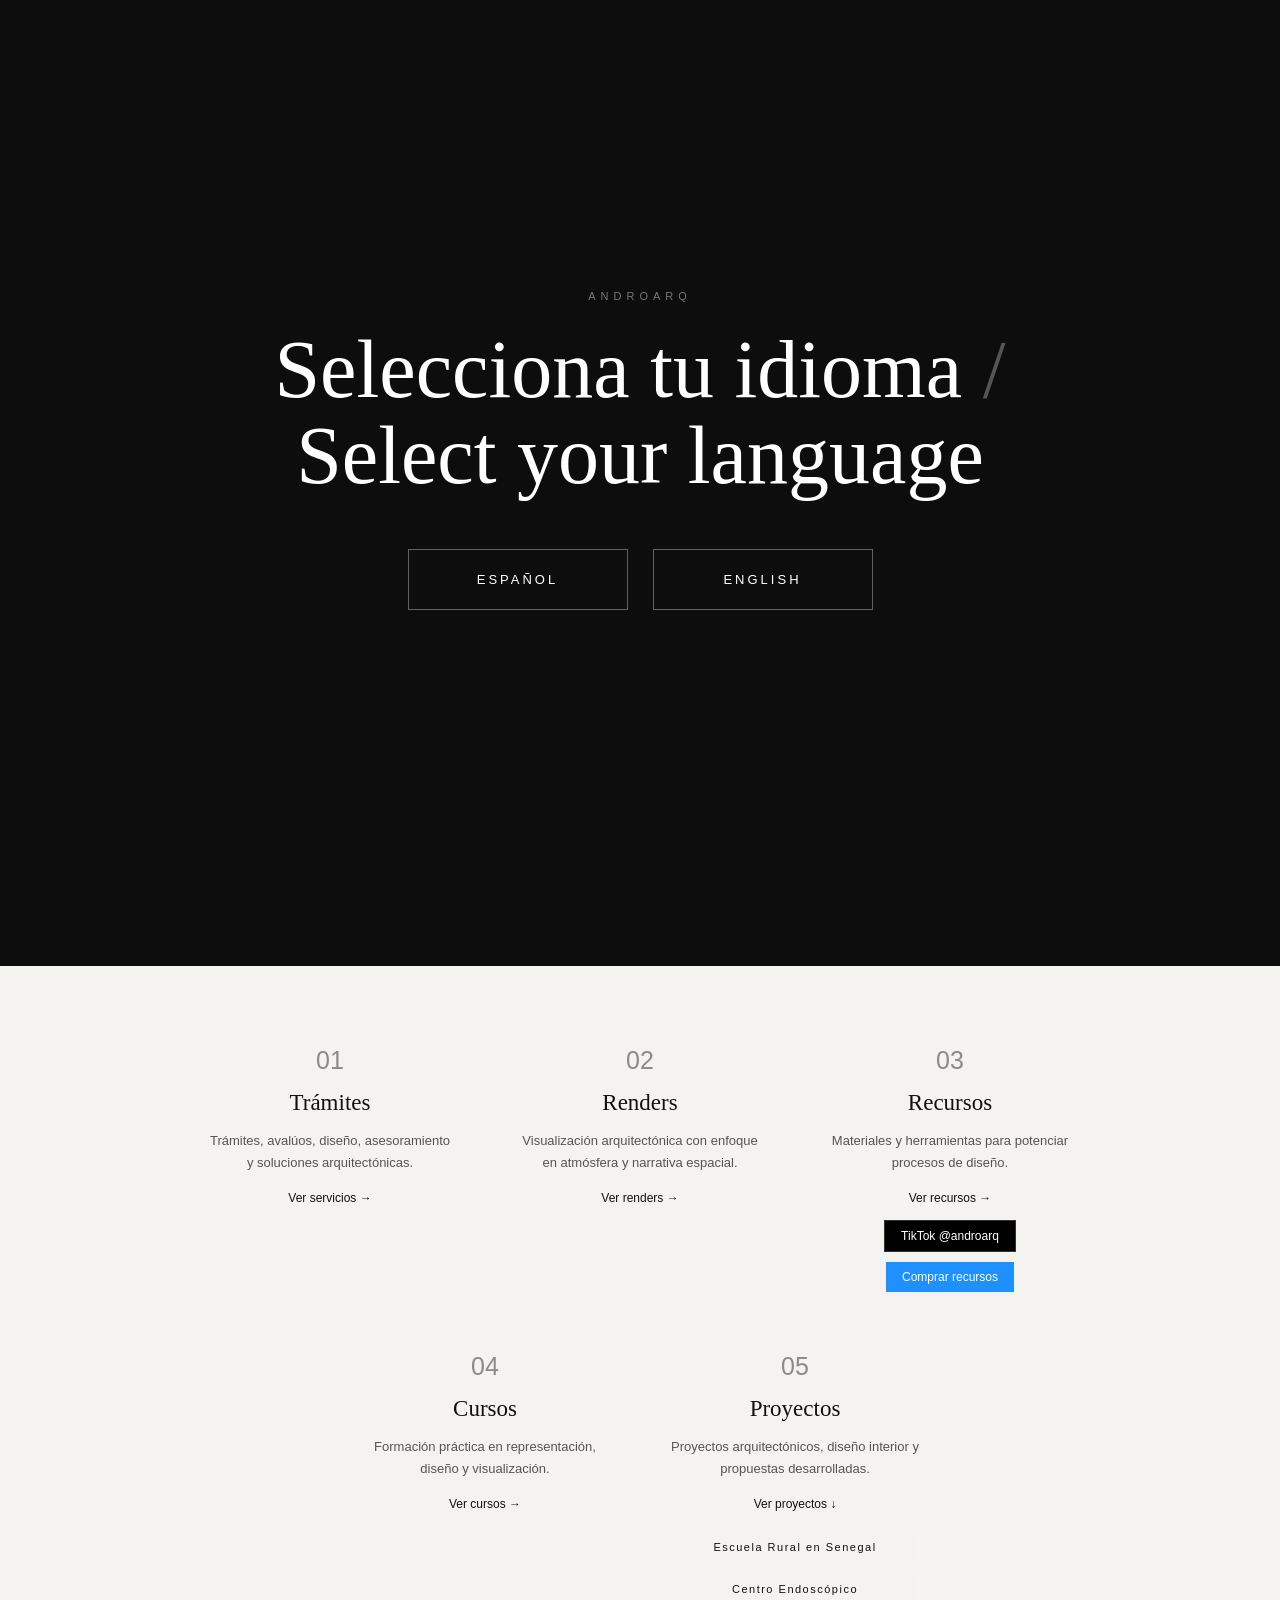
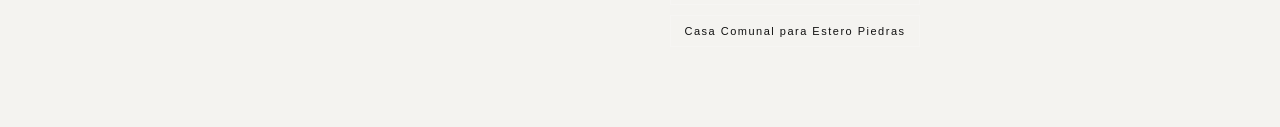
==== commit df6129a3: "Update index.html" ====
--- a/index.html
+++ b/index.html
@@ -336,6 +336,59 @@
 
 
         /* =====================================================
+           PROYECTOS
+        ===================================================== */
+
+        .project-links{
+
+            margin-top:20px;
+
+            width:100%;
+
+            display:flex;
+
+            flex-direction:column;
+
+            gap:10px;
+
+        }
+
+
+        .project-link{
+
+            display:block;
+
+            padding:9px 12px;
+
+            border:1px solid rgba(255,255,255,.18);
+
+            color:inherit;
+
+            text-decoration:none;
+
+            font-size:11px;
+
+            letter-spacing:1.5px;
+
+            transition:.3s ease;
+
+        }
+
+
+        .project-link:hover{
+
+            background:#fff;
+
+            color:#000;
+
+            border-color:#fff;
+
+            transform:translateY(-2px);
+
+        }
+
+
+        /* =====================================================
            RESPONSIVE
         ===================================================== */
 
@@ -373,6 +426,13 @@
                 gap:50px;
 
                 align-items:center;
+
+            }
+
+
+            .project-links{
+
+                max-width:250px;
 
             }
 
@@ -877,9 +937,50 @@
                 id="projectsLink"
             >
 
-                Ver proyectos →
+                Ver proyectos ↓
 
             </a>
+
+
+            <!-- PROYECTOS INDIVIDUALES -->
+
+            <div class="project-links">
+
+
+                <a
+                    href="proyectos/escuela-rural-senegal/"
+                    class="project-link"
+                    id="projectSenegal"
+                >
+
+                    Escuela Rural en Senegal
+
+                </a>
+
+
+                <a
+                    href="proyectos/centro-endoscopico/"
+                    class="project-link"
+                    id="projectEndoscopico"
+                >
+
+                    Centro Endoscópico
+
+                </a>
+
+
+                <a
+                    href="proyectos/casa-comunal-estero-piedras/"
+                    class="project-link"
+                    id="projectComunal"
+                >
+
+                    Casa Comunal para Estero Piedras
+
+                </a>
+
+
+            </div>
 
 
         </div>
@@ -1011,7 +1112,19 @@
 
 
         projectsLink:
-        "Ver proyectos →"
+        "Ver proyectos ↓",
+
+
+        projectSenegal:
+        "Escuela Rural en Senegal",
+
+
+        projectEndoscopico:
+        "Centro Endoscópico",
+
+
+        projectComunal:
+        "Casa Comunal para Estero Piedras"
 
     },
 
@@ -1122,7 +1235,19 @@
 
 
         projectsLink:
-        "View projects →"
+        "View projects ↓",
+
+
+        projectSenegal:
+        "Rural School in Senegal",
+
+
+        projectEndoscopico:
+        "Endoscopy Center",
+
+
+        projectComunal:
+        "Community Center for Estero Piedras"
 
     }
 
@@ -1259,6 +1384,18 @@
 
     document.getElementById("projectsLink").innerText =
         t.projectsLink;
+
+
+    document.getElementById("projectSenegal").innerText =
+        t.projectSenegal;
+
+
+    document.getElementById("projectEndoscopico").innerText =
+        t.projectEndoscopico;
+
+
+    document.getElementById("projectComunal").innerText =
+        t.projectComunal;
 
 
 
--- a/styles.css
+++ b/styles.css
@@ -1,174 +1,720 @@
-/* FUENTES */
-@import url('https://fonts.googleapis.com/css2?family=Playfair+Display:wght@500;700&family=Montserrat:wght@300;400;600&display=swap');
-
-/* RESET */
+/* =========================================================
+   ANDROARQ
+   ESTILOS GENERALES
+   ========================================================= */
+
 * {
+    box-sizing: border-box;
     margin: 0;
     padding: 0;
-    box-sizing: border-box;
-}
-
-/* BODY */
+}
+
+html {
+    scroll-behavior: smooth;
+}
+
 body {
-    font-family: 'Montserrat', sans-serif;
-    background-color: #0e0e0e;
-    color: #eaeaea;
-}
-
-/* HERO */
+    background: #f4f3f0;
+    color: #111;
+    font-family: Arial, Helvetica, sans-serif;
+    overflow-x: hidden;
+}
+
+
+/* =========================================================
+   HERO
+   ========================================================= */
+
 .hero {
     position: relative;
-    height: 90vh;
-    background: linear-gradient(to right, #0e0e0e 40%, #111111);
+    min-height: 100vh;
+    background: #0d0d0d;
+    color: #fff;
     display: flex;
     align-items: center;
-    padding: 80px;
-}
-
-/* TEXTO FONDO */
+    overflow: hidden;
+    padding: 100px 0;
+}
+
+
+/* ANDRO DE FONDO */
+
 .hero::before {
     content: "ANDRO";
     position: absolute;
+    left: 50%;
     top: 50%;
-    left: 50%;
     transform: translate(-50%, -50%);
-    font-size: 180px;
-    font-family: 'Playfair Display', serif;
-    color: rgba(255,255,255,0.03);
-    letter-spacing: 10px;
+    font-family: Georgia, "Times New Roman", serif;
+    font-size: clamp(150px, 25vw, 360px);
+    font-weight: 400;
+    letter-spacing: -12px;
+    color: rgba(255,255,255,0.025);
+    white-space: nowrap;
+    pointer-events: none;
     z-index: 0;
 }
 
+
 /* CONTENIDO */
+
 .hero-content {
-    max-width: 500px;
+    position: relative;
     z-index: 2;
-}
-
-/* TITULO */
+    width: min(1200px, 90%);
+    margin: 0 auto;
+}
+
+
+/* =========================================================
+   NOMBRE
+   ========================================================= */
+
 .hero h1 {
-    font-family: 'Playfair Display', serif;
-    font-size: 52px;
-    margin-bottom: 20px;
-}
-
-/* TEXTO */
-.hero p {
+    font-family: Georgia, "Times New Roman", serif;
+    font-size: clamp(48px, 6vw, 82px);
+    line-height: 0.98;
+    font-weight: 400;
+    max-width: 600px;
+    margin-bottom: 28px;
+    letter-spacing: -2px;
+}
+
+
+/* =========================================================
+   DESCRIPCIÓN
+   ========================================================= */
+
+.hero-content > p {
+    max-width: 560px;
+    font-size: 15px;
+    line-height: 1.7;
+    color: #bdbdbd;
+    margin-bottom: 30px;
+}
+
+
+/* =========================================================
+   ESPECIALIZACIÓN
+   ========================================================= */
+
+.specialties {
+    display: flex;
+    flex-direction: column;
+    gap: 5px;
+    margin-bottom: 28px;
     font-size: 14px;
-    line-height: 1.6;
+    line-height: 1.4;
+}
+
+
+.specialties strong {
+    color: #fff;
+    font-size: 15px;
+    margin-bottom: 5px;
+}
+
+
+.specialties span {
     color: #bdbdbd;
-    text-align: justify;
-}
-
-/* ESPECIALIZACIÓN */
-.specialties {
-    margin-top: 25px;
-}
-
-.specialties span {
-    display: block;
-    font-size: 13px;
-    margin-top: 5px;
-    color: #d1d1d1;
-}
-
-/* SOFTWARE */
+}
+
+
+/* =========================================================
+   DOMINIO DE APLICACIONES
+   ========================================================= */
+
 .software {
-    margin-top: 25px;
-}
+    display: flex;
+    flex-direction: column;
+    gap: 5px;
+    font-size: 14px;
+    line-height: 1.4;
+}
+
+
+.software strong {
+    color: #fff;
+    font-size: 15px;
+    margin-bottom: 5px;
+}
+
 
 .software span {
-    display: block;
-    font-size: 13px;
-    margin-top: 5px;
-    color: #d1d1d1;
-}
-
-/* SECCIÓN */
-.section {
-    background: #f5f5f5;
-    color: #111;
-    padding: 80px;
-}
-
-/* GRID */
-.grid {
-    display: grid;
-    grid-template-columns: repeat(4, 1fr);
-    gap: 40px;
-}
-
-/* BLOQUES */
-.block h3 {
-    font-family: 'Playfair Display', serif;
-    font-size: 20px;
-    margin-bottom: 10px;
-}
-
-.number {
-    font-size: 28px;
-    font-weight: 600;
-    color: #999;
-    margin-bottom: 10px;
-}
-
-.block p {
-    font-size: 13px;
-    line-height: 1.5;
+    color: #bdbdbd;
+}
+
+
+/* =========================================================
+   BOTÓN CV
+   ========================================================= */
+
+.btn-cv {
+    display: inline-block;
+    margin-top: 28px;
+    padding: 12px 24px;
+    border: 1px solid rgba(255,255,255,0.45);
+    color: #fff;
+    text-decoration: none;
+    font-size: 11px;
+    letter-spacing: 2px;
+    transition: all 0.3s ease;
+}
+
+
+.btn-cv:hover {
+    background: #fff;
+    color: #000;
+    border-color: #fff;
+}
+
+
+/* =========================================================
+   SELECTOR DE IDIOMA
+   ========================================================= */
+
+.language-switcher {
+    position: fixed;
+    top: 28px;
+    right: 40px;
+    z-index: 9000;
+    display: flex;
+    align-items: center;
+    gap: 7px;
+    font-size: 10px;
+    letter-spacing: 2px;
+}
+
+
+.language-switcher button {
+    border: none;
+    background: transparent;
+    color: #777;
+    cursor: pointer;
+    padding: 4px;
+    font-size: 10px;
+    letter-spacing: 2px;
+}
+
+
+.language-switcher button:hover,
+.language-switcher button.active {
+    color: #fff;
+}
+
+
+.language-divider {
     color: #444;
 }
 
-.block a {
-    display: inline-block;
-    margin-top: 10px;
-    text-decoration: none;
-    font-size: 13px;
-    color: #111;
-    font-weight: 600;
-}
-
-/* BOTONES */
-.btn {
-    display: block;
-    margin-top: 10px;
-    padding: 10px;
-    text-align: center;
-    border-radius: 6px;
-    font-size: 13px;
-    text-decoration: none;
-}
-
-.btn-black {
-    background: #000;
-    color: #fff;
-}
-
-.btn-blue {
-    background: #3b6edc;
-    color: #fff;
-}
-
-/* WHATSAPP */
+
+/* =========================================================
+   WHATSAPP
+   ========================================================= */
+
 .whatsapp-btn {
     position: fixed;
-    top: 25px;
     right: 30px;
-    z-index: 999;
-    width: 55px;
-    height: 55px;
-    background: #25D366;
+    bottom: 30px;
+    width: 58px;
+    height: 58px;
     border-radius: 50%;
+    z-index: 9500;
     display: flex;
     align-items: center;
     justify-content: center;
-    box-shadow: 0 5px 15px rgba(0,0,0,0.4);
-    transition: 0.3s;
-}
+    transition: transform 0.3s ease;
+}
+
 
 .whatsapp-btn img {
-    width: 28px;
-}
+    width: 100%;
+    height: 100%;
+    object-fit: contain;
+    border-radius: 50%;
+}
+
 
 .whatsapp-btn:hover {
-    transform: scale(1.1);
-}
+    transform: scale(1.08);
+}
+
+
+/* =========================================================
+   SECCIÓN PRINCIPAL
+   ========================================================= */
+
+.section {
+    background: #f4f3f0;
+    padding: 80px 5%;
+}
+
+
+.grid {
+    width: min(1400px, 100%);
+    margin: 0 auto;
+    display: grid;
+    grid-template-columns:
+        repeat(5, minmax(0, 1fr));
+    gap: 45px;
+}
+
+
+.block {
+    min-width: 0;
+}
+
+
+.number {
+    font-family: Arial, Helvetica, sans-serif;
+    font-size: 25px;
+    color: #8b8b8b;
+    margin-bottom: 15px;
+    font-weight: 400;
+}
+
+
+.block h3 {
+    font-family: Georgia, "Times New Roman", serif;
+    font-size: 23px;
+    font-weight: 400;
+    margin-bottom: 14px;
+}
+
+
+.block p {
+    font-size: 13px;
+    line-height: 1.65;
+    color: #555;
+    margin-bottom: 18px;
+}
+
+
+.block > a {
+    color: #111;
+    text-decoration: none;
+    font-size: 12px;
+}
+
+
+.block > a:hover {
+    text-decoration: underline;
+}
+
+
+/* =========================================================
+   BOTONES DE RECURSOS
+   ========================================================= */
+
+.buttons-recursos {
+    margin-top: 15px;
+    display: flex;
+    flex-direction: column;
+    gap: 9px;
+    align-items: stretch;
+}
+
+
+.btn-black,
+.btn-blue {
+    display: block;
+    text-align: center;
+    padding: 10px 14px;
+    text-decoration: none;
+    font-size: 11px;
+    transition: 0.3s ease;
+}
+
+
+.btn-black {
+    background: #000;
+    color: #fff;
+}
+
+
+.btn-blue {
+    background: #2868d8;
+    color: #fff;
+}
+
+
+.btn-black:hover,
+.btn-blue:hover {
+    transform: translateY(-2px);
+    opacity: 0.9;
+}
+
+
+/* =========================================================
+   PANTALLA DE IDIOMA
+   ========================================================= */
+
+.language-screen {
+    position: fixed;
+    inset: 0;
+    background: #0d0d0d;
+    color: #fff;
+    display: flex;
+    align-items: center;
+    justify-content: center;
+    z-index: 99999;
+    transition:
+        opacity 0.6s ease,
+        visibility 0.6s ease;
+}
+
+
+.language-screen.hidden {
+    opacity: 0;
+    visibility: hidden;
+    pointer-events: none;
+}
+
+
+.language-content {
+    width: min(900px, 90%);
+    text-align: center;
+}
+
+
+.language-small {
+    font-size: 11px;
+    letter-spacing: 5px;
+    color: #777;
+    margin-bottom: 25px;
+}
+
+
+.language-title {
+    font-family: Georgia, "Times New Roman", serif;
+    font-size: clamp(42px, 7vw, 82px);
+    font-weight: 400;
+    line-height: 1.05;
+    margin-bottom: 50px;
+}
+
+
+.language-title span {
+    color: #555;
+}
+
+
+.language-options {
+    display: flex;
+    justify-content: center;
+    gap: 20px;
+    flex-wrap: wrap;
+}
+
+
+.language-button {
+    width: 220px;
+    padding: 20px 25px;
+    background: transparent;
+    border: 1px solid rgba(255,255,255,0.35);
+    color: #fff;
+    cursor: pointer;
+    font-size: 11px;
+    letter-spacing: 3px;
+    transition: 0.35s ease;
+}
+
+
+.language-button:hover {
+    background: #fff;
+    color: #000;
+    border-color: #fff;
+    transform: translateY(-3px);
+}
+
+
+/* =========================================================
+   TABLET
+   ========================================================= */
+
+@media (max-width: 1000px) {
+
+    .hero {
+        padding: 100px 0 80px;
+    }
+
+    .hero-content {
+        width: 86%;
+    }
+
+    .grid {
+        grid-template-columns:
+            repeat(2, minmax(0, 1fr));
+        gap: 55px 35px;
+    }
+
+}
+
+
+/* =========================================================
+   CELULAR
+   ========================================================= */
+
+@media (max-width: 700px) {
+
+    html,
+    body {
+        width: 100%;
+        overflow-x: hidden;
+    }
+
+
+    /* ---------------------------------------------
+       HERO
+       --------------------------------------------- */
+
+    .hero {
+        min-height: 100svh;
+        height: auto;
+        padding:
+            105px
+            0
+            70px;
+        align-items: flex-start;
+    }
+
+
+    .hero-content {
+        width: calc(100% - 48px);
+        max-width: none;
+        margin: 0 24px;
+    }
+
+
+    /* ---------------------------------------------
+       ANDRO
+       --------------------------------------------- */
+
+    .hero::before {
+        left: 50%;
+        top: 52%;
+        transform: translate(-50%, -50%);
+        font-size: 31vw;
+        letter-spacing: -5px;
+        color: rgba(255,255,255,0.025);
+    }
+
+
+    /* ---------------------------------------------
+       NOMBRE
+       --------------------------------------------- */
+
+    .hero h1 {
+        font-size: clamp(48px, 15vw, 70px);
+        line-height: 0.98;
+        letter-spacing: -1.5px;
+        max-width: 100%;
+        margin-bottom: 35px;
+        overflow-wrap: normal;
+        word-break: normal;
+    }
+
+
+    /* ---------------------------------------------
+       DESCRIPCIÓN
+       --------------------------------------------- */
+
+    .hero-content > p {
+        max-width: 100%;
+        font-size: 16px;
+        line-height: 1.65;
+        color: #bcbcbc;
+
+        /* IMPORTANTE:
+           evita la separación exagerada de palabras */
+        text-align: left;
+
+        margin-bottom: 32px;
+    }
+
+
+    /* ---------------------------------------------
+       ESPECIALIZACIÓN
+       --------------------------------------------- */
+
+    .specialties {
+        font-size: 16px;
+        line-height: 1.55;
+        gap: 2px;
+        margin-bottom: 35px;
+    }
+
+
+    .specialties strong {
+        font-size: 18px;
+        margin-bottom: 6px;
+    }
+
+
+    /* ---------------------------------------------
+       SOFTWARE
+       --------------------------------------------- */
+
+    .software {
+        font-size: 16px;
+        line-height: 1.55;
+        gap: 2px;
+    }
+
+
+    .software strong {
+        font-size: 18px;
+        margin-bottom: 6px;
+    }
+
+
+    /* ---------------------------------------------
+       CV
+       --------------------------------------------- */
+
+    .btn-cv {
+        margin-top: 30px;
+        padding: 13px 24px;
+        font-size: 10px;
+    }
+
+
+    /* ---------------------------------------------
+       IDIOMA
+       --------------------------------------------- */
+
+    .language-switcher {
+        top: 18px;
+        right: 20px;
+        font-size: 10px;
+        gap: 5px;
+    }
+
+
+    .language-switcher button {
+        font-size: 10px;
+        padding: 3px;
+    }
+
+
+    /* ---------------------------------------------
+       WHATSAPP
+       --------------------------------------------- */
+
+    .whatsapp-btn {
+        right: 18px;
+        bottom: 20px;
+        width: 58px;
+        height: 58px;
+    }
+
+
+    /* ---------------------------------------------
+       SECCIÓN 01–05
+       --------------------------------------------- */
+
+    .section {
+        padding:
+            65px
+            24px
+            80px;
+    }
+
+
+    .grid {
+        width: 100%;
+        display: grid;
+        grid-template-columns: 1fr;
+        gap: 55px;
+    }
+
+
+    .block {
+        width: 100%;
+    }
+
+
+    .number {
+        font-size: 23px;
+        margin-bottom: 12px;
+    }
+
+
+    .block h3 {
+        font-size: 25px;
+        margin-bottom: 12px;
+    }
+
+
+    .block p {
+        font-size: 14px;
+        line-height: 1.6;
+        max-width: 420px;
+    }
+
+
+    .block > a {
+        font-size: 12px;
+    }
+
+
+    .buttons-recursos {
+        max-width: 300px;
+    }
+
+}
+
+
+/* =========================================================
+   CELULARES PEQUEÑOS
+   ========================================================= */
+
+@media (max-width: 390px) {
+
+    .hero {
+        padding-top: 95px;
+    }
+
+
+    .hero-content {
+        width: calc(100% - 40px);
+        margin: 0 20px;
+    }
+
+
+    .hero h1 {
+        font-size: 47px;
+    }
+
+
+    .hero-content > p {
+        font-size: 15px;
+    }
+
+
+    .specialties,
+    .software {
+        font-size: 15px;
+    }
+
+
+    .specialties strong,
+    .software strong {
+        font-size: 17px;
+    }
+
+
+    .whatsapp-btn {
+        width: 54px;
+        height: 54px;
+        right: 15px;
+        bottom: 15px;
+    }
+
+
+    .section {
+        padding-left: 20px;
+        padding-right: 20px;
+    }
+
+}
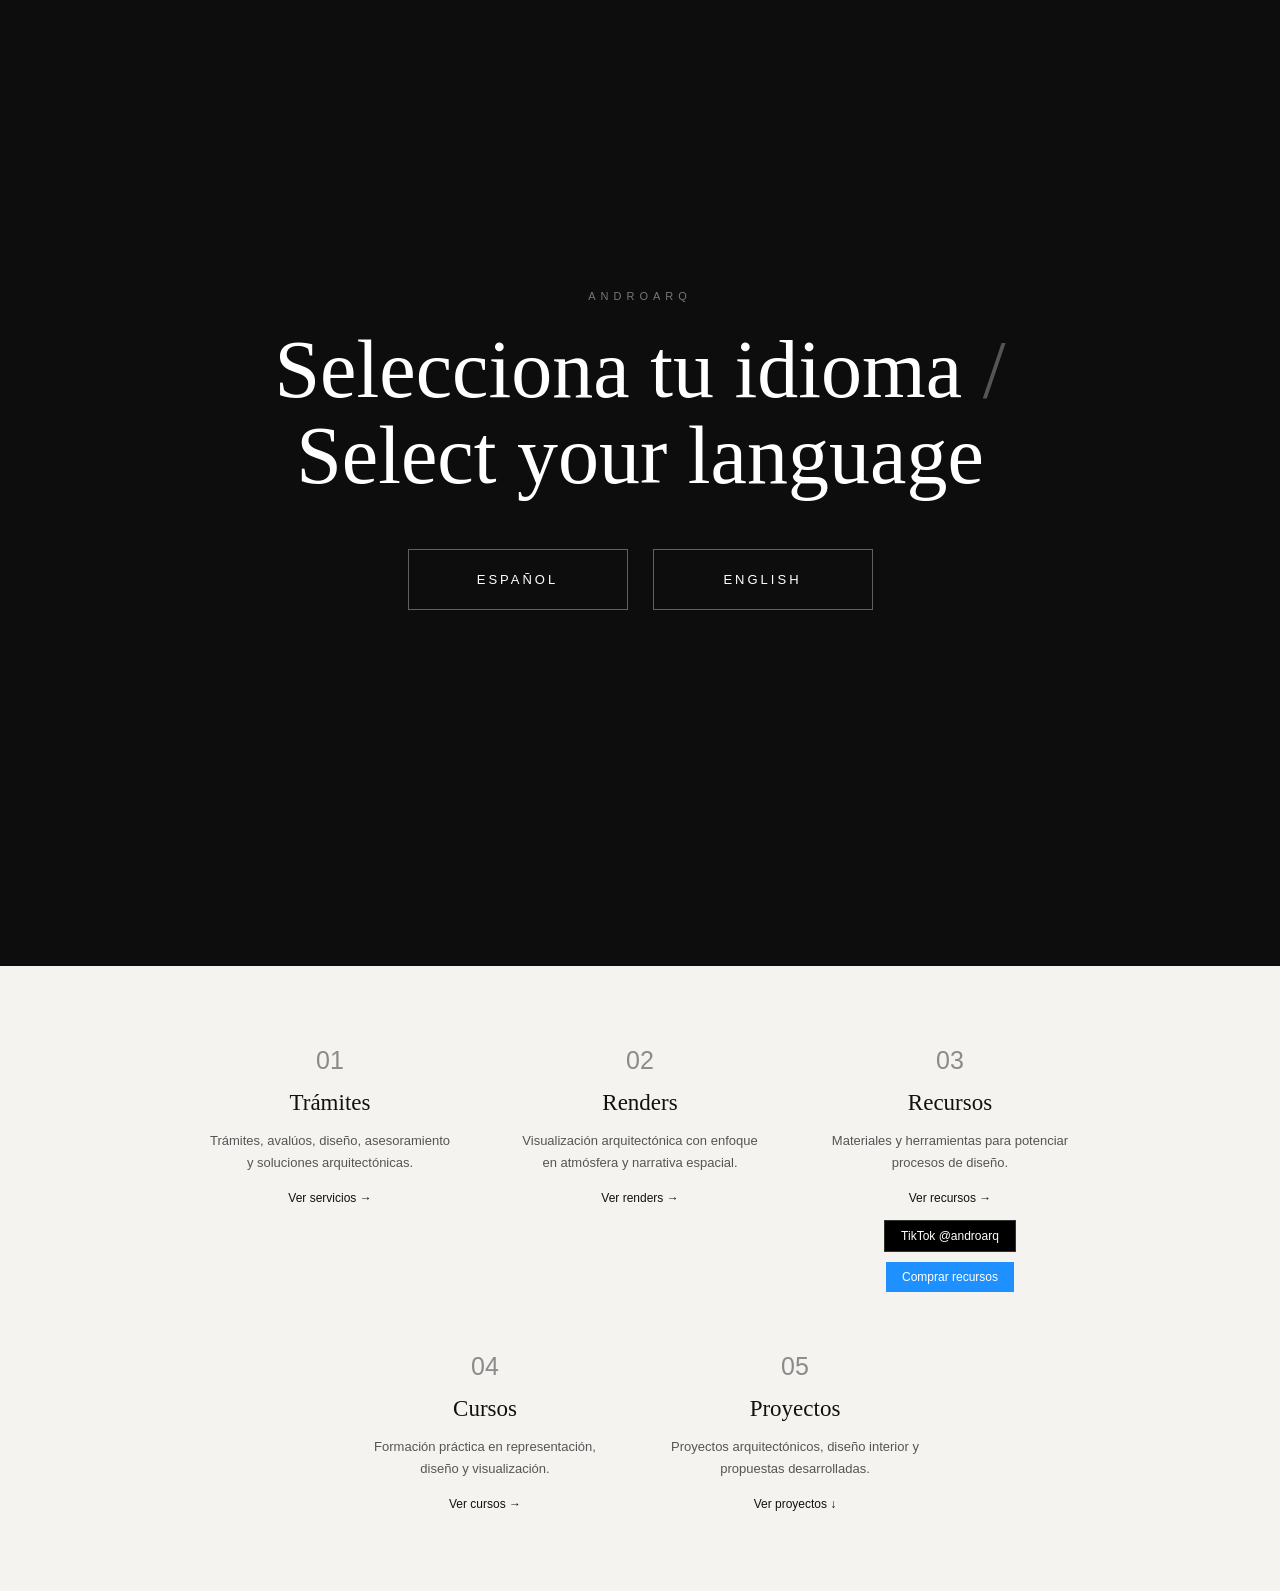
==== commit 2bd545fd: "Update index.html" ====
--- a/index.html
+++ b/index.html
@@ -145,6 +145,7 @@
         }
 
 
+
         /* =====================================================
            SELECTOR SUPERIOR
         ===================================================== */
@@ -214,6 +215,7 @@
         }
 
 
+
         /* =====================================================
            BOTÓN CV
         ===================================================== */
@@ -252,6 +254,7 @@
         }
 
 
+
         /* =====================================================
            BOTONES RECURSOS
         ===================================================== */
@@ -303,6 +306,7 @@
         }
 
 
+
         /* =====================================================
            GRID
         ===================================================== */
@@ -335,55 +339,249 @@
         }
 
 
+
         /* =====================================================
-           PROYECTOS
+           MODAL DE PROYECTOS
         ===================================================== */
 
-        .project-links{
-
-            margin-top:20px;
-
-            width:100%;
+        .projects-modal{
+
+            position:fixed;
+
+            inset:0;
+
+            background:rgba(0,0,0,.72);
+
+            backdrop-filter:blur(10px);
+
+            -webkit-backdrop-filter:blur(10px);
 
             display:flex;
 
-            flex-direction:column;
-
-            gap:10px;
-
-        }
-
-
-        .project-link{
-
-            display:block;
-
-            padding:9px 12px;
-
-            border:1px solid rgba(255,255,255,.18);
-
-            color:inherit;
+            align-items:center;
+
+            justify-content:center;
+
+            padding:30px;
+
+            z-index:9000;
+
+            opacity:0;
+
+            visibility:hidden;
+
+            pointer-events:none;
+
+            transition:
+                opacity .4s ease,
+                visibility .4s ease;
+
+        }
+
+
+        .projects-modal.open{
+
+            opacity:1;
+
+            visibility:visible;
+
+            pointer-events:auto;
+
+        }
+
+
+        .projects-modal-content{
+
+            position:relative;
+
+            width:min(720px,100%);
+
+            max-height:85vh;
+
+            overflow-y:auto;
+
+            background:#f5f3ed;
+
+            color:#111;
+
+            padding:55px 60px 60px;
+
+            box-shadow:
+                0 30px 100px rgba(0,0,0,.35);
+
+            transform:
+                translateY(25px)
+                scale(.98);
+
+            transition:
+                transform .45s cubic-bezier(.2,.8,.2,1);
+
+        }
+
+
+        .projects-modal.open
+        .projects-modal-content{
+
+            transform:
+                translateY(0)
+                scale(1);
+
+        }
+
+
+        .projects-modal-small{
+
+            font-size:9px;
+
+            letter-spacing:3px;
+
+            color:#8b867c;
+
+            margin-bottom:22px;
+
+        }
+
+
+        .projects-modal-content h2{
+
+            margin:0 0 40px;
+
+            font-family:Georgia,serif;
+
+            font-size:clamp(42px,6vw,70px);
+
+            line-height:.95;
+
+            font-weight:400;
+
+        }
+
+
+        .projects-close{
+
+            position:absolute;
+
+            top:22px;
+
+            right:25px;
+
+            width:36px;
+
+            height:36px;
+
+            border:none;
+
+            background:none;
+
+            color:#111;
+
+            cursor:pointer;
+
+            font-size:28px;
+
+            font-weight:300;
+
+            line-height:1;
+
+            transition:.3s;
+
+        }
+
+
+        .projects-close:hover{
+
+            transform:rotate(90deg);
+
+            opacity:.5;
+
+        }
+
+
+        .projects-list{
+
+            border-top:1px solid rgba(0,0,0,.16);
+
+        }
+
+
+        .project-item{
+
+            display:grid;
+
+            grid-template-columns:55px 1fr 30px;
+
+            align-items:center;
+
+            gap:15px;
+
+            padding:23px 0;
+
+            border-bottom:1px solid rgba(0,0,0,.16);
+
+            color:#111;
 
             text-decoration:none;
 
-            font-size:11px;
-
-            letter-spacing:1.5px;
-
-            transition:.3s ease;
-
-        }
-
-
-        .project-link:hover{
-
-            background:#fff;
-
-            color:#000;
-
-            border-color:#fff;
-
-            transform:translateY(-2px);
+            transition:.35s ease;
+
+        }
+
+
+        .project-item span{
+
+            font-family:Georgia,serif;
+
+            font-size:15px;
+
+            color:#999;
+
+        }
+
+
+        .project-item strong{
+
+            font-family:Georgia,serif;
+
+            font-size:20px;
+
+            font-weight:400;
+
+            line-height:1.2;
+
+        }
+
+
+        .project-item em{
+
+            font-style:normal;
+
+            font-size:17px;
+
+            color:#999;
+
+            text-align:right;
+
+            transition:.3s;
+
+        }
+
+
+        .project-item:hover{
+
+            padding-left:10px;
+
+            padding-right:10px;
+
+            background:rgba(0,0,0,.035);
+
+        }
+
+
+        .project-item:hover em{
+
+            color:#111;
+
+            transform:translateX(5px);
 
         }
 
@@ -430,9 +628,45 @@
             }
 
 
-            .project-links{
-
-                max-width:250px;
+            .projects-modal{
+
+                padding:18px;
+
+            }
+
+
+            .projects-modal-content{
+
+                padding:
+                    45px 25px 35px;
+
+                max-height:88vh;
+
+            }
+
+
+            .projects-modal-content h2{
+
+                margin-bottom:30px;
+
+            }
+
+
+            .project-item{
+
+                grid-template-columns:
+                    40px 1fr 20px;
+
+                gap:10px;
+
+                padding:20px 0;
+
+            }
+
+
+            .project-item strong{
+
+                font-size:17px;
 
             }
 
@@ -935,6 +1169,7 @@
             <a
                 href="#"
                 id="projectsLink"
+                onclick="openProjects(event)"
             >
 
                 Ver proyectos ↓
@@ -942,45 +1177,148 @@
             </a>
 
 
-            <!-- PROYECTOS INDIVIDUALES -->
-
-            <div class="project-links">
-
-
-                <a
-                    href="proyectos/escuela-rural-senegal/"
-                    class="project-link"
-                    id="projectSenegal"
-                >
+        </div>
+
+
+    </div>
+
+
+</section>
+
+
+
+<!-- =====================================================
+     MODAL DE PROYECTOS
+===================================================== -->
+
+<div
+    class="projects-modal"
+    id="projectsModal"
+    onclick="closeProjectsOutside(event)"
+>
+
+
+    <div class="projects-modal-content">
+
+
+        <button
+            class="projects-close"
+            onclick="closeProjects()"
+            aria-label="Cerrar"
+        >
+
+            ×
+
+        </button>
+
+
+        <div class="projects-modal-small">
+
+            ANDROARQ / PORTFOLIO
+
+        </div>
+
+
+        <h2 id="projectsModalTitle">
+
+            Proyectos
+
+        </h2>
+
+
+        <div class="projects-list">
+
+
+            <!-- PROYECTO 01 -->
+
+            <a
+                href="proyectos/escuela-rural-senegal/"
+                class="project-item"
+            >
+
+                <span>
+
+                    01
+
+                </span>
+
+
+                <strong id="project01">
 
                     Escuela Rural en Senegal
 
-                </a>
-
-
-                <a
-                    href="proyectos/centro-endoscopico/"
-                    class="project-link"
-                    id="projectEndoscopico"
-                >
+                </strong>
+
+
+                <em>
+
+                    →
+
+                </em>
+
+            </a>
+
+
+
+            <!-- PROYECTO 02 -->
+
+            <a
+                href="proyectos/centro-endoscopico/"
+                class="project-item"
+            >
+
+                <span>
+
+                    02
+
+                </span>
+
+
+                <strong id="project02">
 
                     Centro Endoscópico
 
-                </a>
-
-
-                <a
-                    href="proyectos/casa-comunal-estero-piedras/"
-                    class="project-link"
-                    id="projectComunal"
-                >
+                </strong>
+
+
+                <em>
+
+                    →
+
+                </em>
+
+            </a>
+
+
+
+            <!-- PROYECTO 03 -->
+
+            <a
+                href="proyectos/casa-comunal-estero-piedras/"
+                class="project-item"
+            >
+
+                <span>
+
+                    03
+
+                </span>
+
+
+                <strong id="project03">
 
                     Casa Comunal para Estero Piedras
 
-                </a>
-
-
-            </div>
+                </strong>
+
+
+                <em>
+
+                    →
+
+                </em>
+
+            </a>
 
 
         </div>
@@ -989,7 +1327,7 @@
     </div>
 
 
-</section>
+</div>
 
 
 
@@ -1115,15 +1453,19 @@
         "Ver proyectos ↓",
 
 
-        projectSenegal:
+        projectsModalTitle:
+        "Proyectos",
+
+
+        project01:
         "Escuela Rural en Senegal",
 
 
-        projectEndoscopico:
+        project02:
         "Centro Endoscópico",
 
 
-        projectComunal:
+        project03:
         "Casa Comunal para Estero Piedras"
 
     },
@@ -1238,20 +1580,107 @@
         "View projects ↓",
 
 
-        projectSenegal:
+        projectsModalTitle:
+        "Projects",
+
+
+        project01:
         "Rural School in Senegal",
 
 
-        projectEndoscopico:
+        project02:
         "Endoscopy Center",
 
 
-        projectComunal:
+        project03:
         "Community Center for Estero Piedras"
 
     }
 
 };
+
+
+
+/* =====================================================
+   ABRIR MODAL
+===================================================== */
+
+function openProjects(event){
+
+    event.preventDefault();
+
+
+    const modal =
+        document.getElementById("projectsModal");
+
+
+    modal.classList.add("open");
+
+
+    document.body.style.overflow =
+        "hidden";
+
+}
+
+
+
+/* =====================================================
+   CERRAR MODAL
+===================================================== */
+
+function closeProjects(){
+
+    const modal =
+        document.getElementById("projectsModal");
+
+
+    modal.classList.remove("open");
+
+
+    document.body.style.overflow =
+        "";
+
+}
+
+
+
+/* =====================================================
+   CERRAR AL HACER CLICK FUERA
+===================================================== */
+
+function closeProjectsOutside(event){
+
+    if(
+        event.target ===
+        document.getElementById("projectsModal")
+    ){
+
+        closeProjects();
+
+    }
+
+}
+
+
+
+/* =====================================================
+   CERRAR CON ESC
+===================================================== */
+
+document.addEventListener(
+    "keydown",
+    function(event){
+
+        if(
+            event.key === "Escape"
+        ){
+
+            closeProjects();
+
+        }
+
+    }
+);
 
 
 
@@ -1386,16 +1815,23 @@
         t.projectsLink;
 
 
-    document.getElementById("projectSenegal").innerText =
-        t.projectSenegal;
-
-
-    document.getElementById("projectEndoscopico").innerText =
-        t.projectEndoscopico;
-
-
-    document.getElementById("projectComunal").innerText =
-        t.projectComunal;
+
+    /* MODAL */
+
+    document.getElementById("projectsModalTitle").innerText =
+        t.projectsModalTitle;
+
+
+    document.getElementById("project01").innerText =
+        t.project01;
+
+
+    document.getElementById("project02").innerText =
+        t.project02;
+
+
+    document.getElementById("project03").innerText =
+        t.project03;
 
 
 
